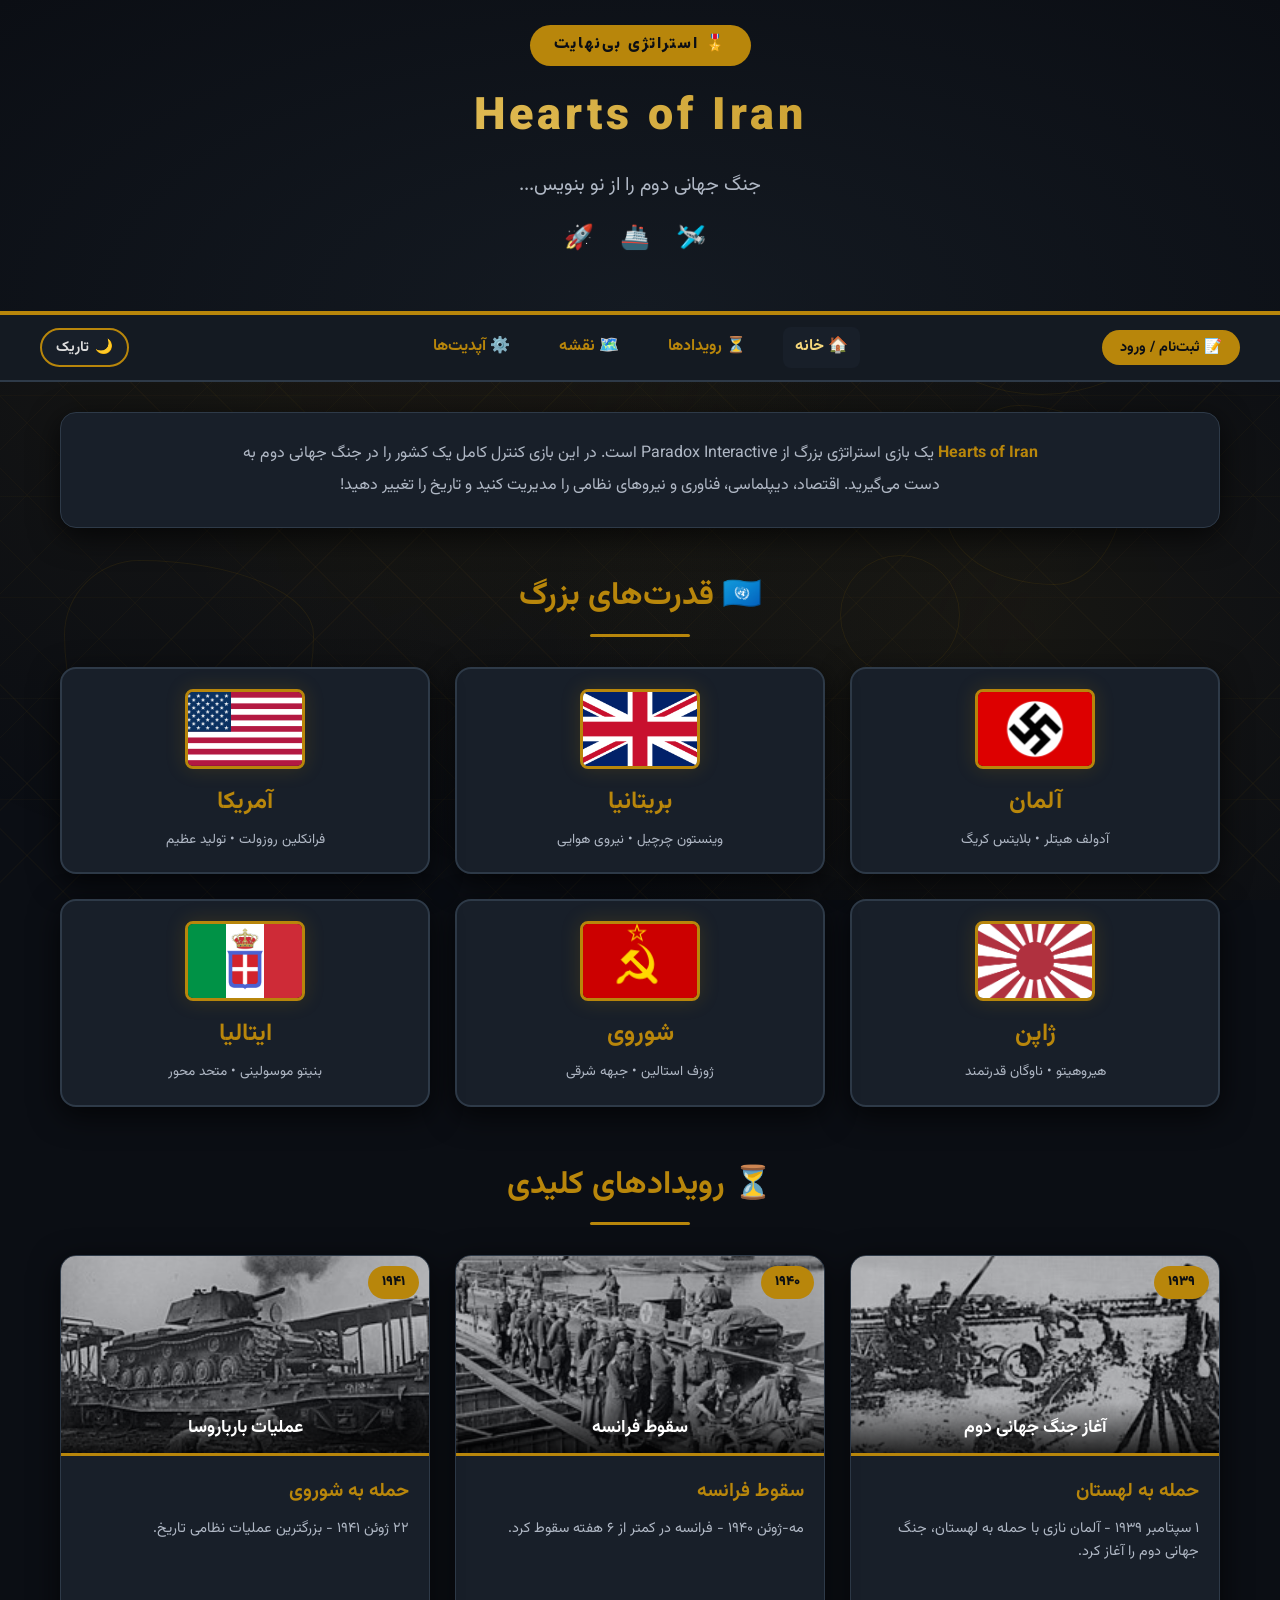
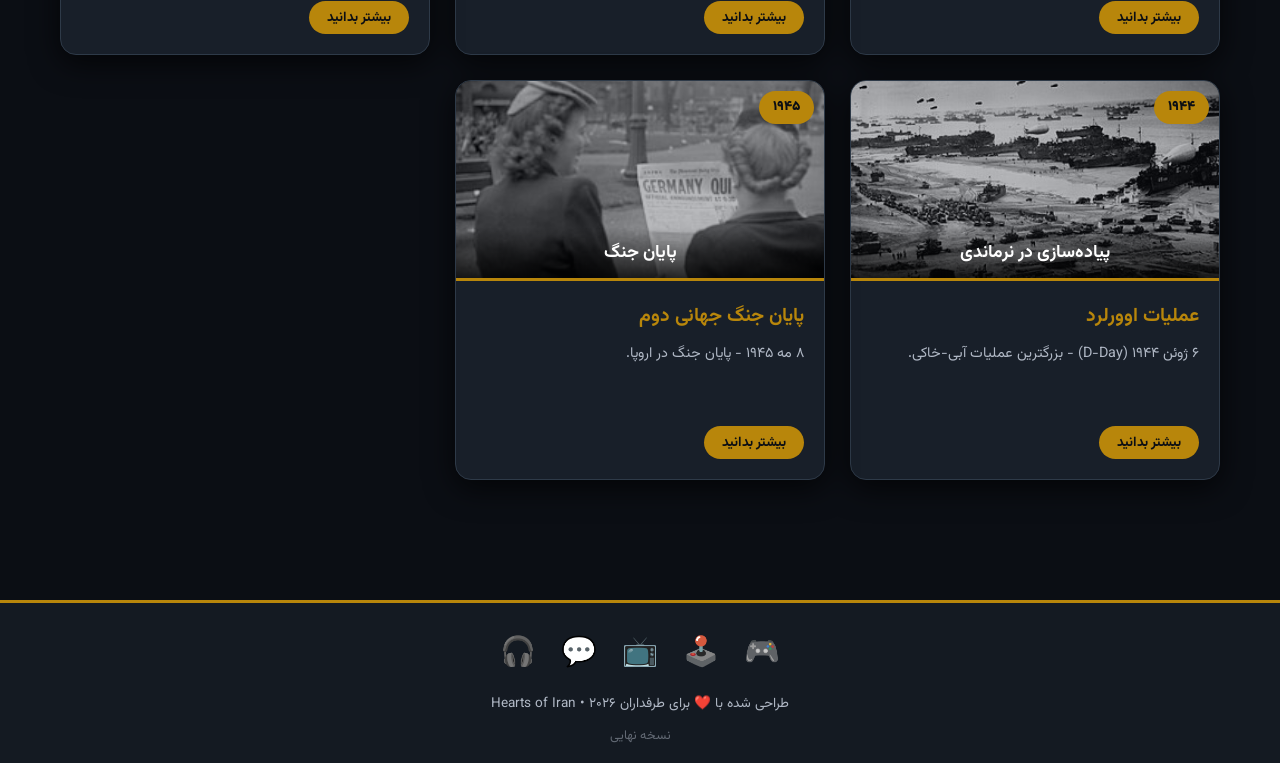
==== chat.html @ eeca59e6 "Create chat.html" ====
<!DOCTYPE html>
<html lang="fa" dir="rtl">
<head>
    <meta charset="UTF-8" />
    <meta name="viewport" content="width=device-width, initial-scale=1.0" />
    <title>Hearts of Iran | چت روم</title>
    <link href="https://fonts.googleapis.com/css2?family=Orbitron:wght@400;700;900&family=Vazirmatn:wght@400;700;900&display=swap" rel="stylesheet" />
    <link rel="stylesheet" href="css/style.css" />
    <link rel="stylesheet" href="css/chat.css" />
</head>
<body>

    <!-- ============================================================
    HEADER
    ============================================================ -->
    <header class="hero" style="padding:15px 20px 25px;">
        <h1 style="font-size:1.8rem;">Hearts of Iran</h1>
        <div class="subtitle" style="font-size:1rem;">چت روم و پنل کاربری</div>
    </header>

    <!-- ============================================================
    NAVBAR
    ============================================================ -->
    <nav>
        <div class="nav-container">
            <div class="nav-left">
                <button class="user-btn-nav show" id="userBtnNav">👤</button>
                <button class="user-btn-nav show" id="chatBtnNav" style="border:2px solid var(--gold); background:var(--bg-card); color:var(--text-primary);">💬 چت روم</button>
            </div>
            <div class="nav-center">
                <a href="#" data-target="home">🏠 خانه</a>
                <a href="#" data-target="events">⏳ رویدادها</a>
                <a href="#">🗺️ نقشه</a>
                <a href="#">⚙️ آپدیت‌ها</a>
            </div>
            <div class="nav-right">
                <button class="theme-toggle-nav" id="themeToggleNav">
                    <span id="themeIconNav">🌙</span>
                    <span id="themeLabelNav">تاریک</span>
                </button>
            </div>
        </div>
    </nav>

    <!-- ============================================================
    MAIN
    ============================================================ -->
    <main class="container">

        <!-- ===== DASHBOARD SECTION ===== -->
        <div id="dashboardSection" class="dashboard active">
            <div class="dashboard-bg" id="dashboardBg"></div>

            <div class="welcome-banner">
                <img src="" alt="پرچم کشور" class="country-flag" id="countryFlag" />
                <h2>👋 خوش آمدید، <span id="dashboardUsername">کاربر</span>!</h2>
                <p>به پنل کاربری خود خوش آمدید.</p>
                <div class="country-badge" id="countryBadge">🎖️ کشور مورد علاقه: آلمان</div>
            </div>

            <div class="dashboard-grid">
                <div class="dashboard-card" onclick="openSettings()">
                    <span class="icon">⚙️</span>
                    <h4>تنظیمات</h4>
                    <p>تغییر نام کاربری، رمز عبور و کشور</p>
                </div>
                <div class="dashboard-card" onclick="openAdminPanel()" id="adminPanelBtn" style="display:none;">
                    <span class="icon">🛡️</span>
                    <h4>پنل مدیریت</h4>
                    <p>مدیریت کاربران و تنظیمات</p>
                </div>
                <div class="dashboard-card" onclick="openLogout()">
                    <span class="icon">🚪</span>
                    <h4>خروج از حساب کاربری</h4>
                    <p>از حساب کاربری خود خارج شوید</p>
                </div>
            </div>
        </div>

        <!-- ===== CHAT ROOM SECTION ===== -->
        <div id="chatSection" class="chat-room">
            <div class="chat-container">
                <div class="chat-users" id="chatUsersList">
                    <div class="users-title">👥 کاربران آنلاین</div>
                    <div id="usersListContainer">
                        <div style="text-align:center; color:var(--text-secondary); padding:20px; opacity:0.5;">
                            در حال بارگذاری...
                        </div>
                    </div>
                </div>

                <div class="chat-main">
                    <div class="chat-header">
                        <span class="chat-title">💬 چت روم</span>
                        <button class="chat-close" onclick="closeChat()">✕</button>
                    </div>
                    <div class="chat-messages" id="chatMessages">
                        <div style="text-align:center; color:var(--text-secondary); padding:40px 0;">
                            در حال بارگذاری...
                        </div>
                    </div>
                    <div class="chat-input-area">
                        <input type="text" id="chatInput" placeholder="پیام خود را بنویسید..." />
                        <button class="send-btn" id="sendChatBtn">📤</button>
                    </div>
                </div>
            </div>
        </div>

        <!-- ===== ADMIN PANEL ===== -->
        <div id="adminPanel" class="admin-panel">
            <div class="admin-header">
                <h2>🛡️ پنل مدیریت</h2>
                <p>مدیریت کاربران سایت</p>
                <button class="close-admin" onclick="closeAdminPanel()">❌ بستن پنل</button>
            </div>

            <div class="admin-content">
                <h3>👥 لیست کاربران</h3>
                <div id="adminUsersList">
                    <!-- توسط جاوااسکریپت پر میشه -->
                </div>
            </div>
        </div>

    </main>

    <!-- ============================================================
    LOGOUT OVERLAY
    ============================================================ -->
    <div class="logout-overlay" id="logoutOverlay">
        <div class="logout-box">
            <span class="logout-icon">😞</span>
            <h3>آیا مطمئن هستید؟</h3>
            <p>آیا واقعاً می‌خواهید از حساب کاربری خود خارج شوید؟</p>
            <div class="logout-buttons">
                <button class="btn-yes" id="logoutConfirmBtn">بله، مطمئنم</button>
                <button class="btn-no" id="logoutCancelBtn">نه، در این حساب می‌مانم</button>
            </div>
        </div>
    </div>

    <!-- ============================================================
    SETTINGS OVERLAY
    ============================================================ -->
    <div class="settings-overlay" id="settingsOverlay" onclick="closeSettings()"></div>
    <div class="settings-panel" id="settingsPanel">
        <div class="form-box">
            <button class="close-settings" onclick="closeSettings()">✕</button>
            <h3>⚙️ تنظیمات حساب کاربری</h3>

            <form id="settingsForm">
                <label>👤 نام کاربری جدید</label>
                <input type="text" id="settingsUsername" placeholder="نام کاربری جدید" />
                <div class="error-msg" id="settingsUsernameError">این نام قبلاً ثبت شده یا نامعتبر است.</div>

                <hr class="divider" />

                <label>🔒 رمز عبور جدید (اختیاری)</label>
                <input type="password" id="settingsPassword" placeholder="رمز عبور جدید (حداقل ۶ کاراکتر)" />
                <div class="error-msg" id="settingsPasswordError">رمز عبور باید حداقل ۶ کاراکتر باشد.</div>

                <hr class="divider" />

                <label>🎖️ تغییر کشور مورد علاقه</label>
                <select id="settingsCountry">
                    <option value="آلمان">آلمان</option>
                    <option value="بریتانیا">بریتانیا</option>
                    <option value="آمریکا">آمریکا</option>
                    <option value="شوروی">شوروی</option>
                    <option value="ژاپن">ژاپن</option>
                    <option value="ایتالیا">ایتالیا</option>
                    <option value="فرانسه">فرانسه</option>
                </select>

                <button type="submit" class="btn" style="margin-top:15px;">💾 ذخیره تغییرات</button>
                <div class="settings-success" id="settingsSuccess">✅ تغییرات با موفقیت ذخیره شد!</div>
            </form>
        </div>
    </div>

    <!-- ============================================================
    FOOTER
    ============================================================ -->
    <footer>
        <div class="socials">
            <span>🎮</span>
            <span>🕹️</span>
            <span>📺</span>
            <span>💬</span>
            <span>🎧</span>
        </div>
        <p>طراحی شده با ❤️ برای طرفداران Hearts of Iran • ۲۰۲۶</p>
        <p style="margin-top:8px; font-size:0.8rem; color:var(--text-secondary); opacity:0.5;">نسخه نهایی</p>
    </footer>

    <!-- ============================================================
    SCRIPTS
    ============================================================ -->
    <script src="js/config.js"></script>
    <script src="js/api.js"></script>
    <script src="js/auth.js"></script>
    <script src="js/chat.js"></script>
    <script src="js/admin.js"></script>

</body>
</html>
---- css/style.css ----
/* ============================================================
   RESET & BASE (مشترک بین همه صفحات)
   ============================================================ */
* {
    margin: 0;
    padding: 0;
    box-sizing: border-box;
}

:root {
    --bg-primary: #0b0e14;
    --bg-secondary: #141a22;
    --bg-card: #181f29;
    --bg-input: #0b0e14;
    --text-primary: #ddd;
    --text-secondary: #b0b8c5;
    --gold: #b8860b;
    --gold-light: #f5d77b;
    --border-color: #2e3a48;
    --shadow: 0 8px 30px rgba(0, 0, 0, 0.7);
    --transition: 0.3s ease;
    --online-green: #44ff88;
    --offline-gray: #666;
    --admin-color: #ff6b35;
    --owner-color: #ffd700;
}

[data-theme="light"] {
    --bg-primary: #f0ede8;
    --bg-secondary: #e8e3da;
    --bg-card: #dcd5ca;
    --bg-input: #fff8f0;
    --text-primary: #1a1a1a;
    --text-secondary: #3a3a3a;
    --border-color: #b8a99a;
    --shadow: 0 8px 30px rgba(0, 0, 0, 0.15);
}

body {
    font-family: 'Vazirmatn', 'Tahoma', sans-serif;
    background: var(--bg-primary);
    color: var(--text-primary);
    line-height: 1.8;
    transition: background var(--transition), color var(--transition);
    min-height: 100vh;
    overflow-x: hidden;
}

::-webkit-scrollbar { width: 8px; }
::-webkit-scrollbar-track { background: var(--bg-secondary); }
::-webkit-scrollbar-thumb { background: var(--gold); border-radius: 10px; }

/* ============================================================
   NAVBAR (مشترک)
   ============================================================ */
nav {
    background: var(--bg-secondary);
    padding: 12px 25px;
    border-bottom: 2px solid var(--border-color);
    position: sticky;
    top: 0;
    z-index: 999;
    backdrop-filter: blur(6px);
}

.nav-container {
    display: flex;
    justify-content: center;
    align-items: center;
    max-width: 1200px;
    margin: 0 auto;
    position: relative;
}

.nav-left {
    position: absolute;
    right: 0;
    display: flex;
    align-items: center;
    gap: 8px;
}

.nav-center {
    display: flex;
    align-items: center;
    gap: 25px;
    flex-wrap: wrap;
}

.nav-right {
    position: absolute;
    left: 0;
    display: flex;
    align-items: center;
    gap: 10px;
}

nav a {
    color: var(--gold);
    text-decoration: none;
    font-weight: 700;
    font-size: 1rem;
    transition: all var(--transition);
    padding: 6px 12px;
    border-radius: 6px;
    cursor: pointer;
}

nav a:hover { color: var(--gold-light); transform: scale(1.05); }
nav a.active { color: var(--gold-light); background: var(--bg-card); border-radius: 8px; }

.theme-toggle-nav {
    background: var(--bg-card);
    color: var(--text-primary);
    border: 2px solid var(--gold);
    border-radius: 50px;
    padding: 6px 14px;
    font-size: 0.9rem;
    cursor: pointer;
    font-weight: 700;
    display: flex;
    align-items: center;
    gap: 6px;
    font-family: inherit;
}

.theme-toggle-nav:hover { transform: scale(1.05); border-color: var(--gold-light); box-shadow: 0 0 20px var(--gold); }

.user-btn-nav {
    background: var(--gold);
    color: #0b0e14;
    border: none;
    border-radius: 50px;
    padding: 6px 18px;
    font-size: 0.9rem;
    cursor: pointer;
    font-weight: 700;
    font-family: inherit;
    display: none;
    align-items: center;
    gap: 6px;
}

.user-btn-nav:hover { transform: scale(1.05); box-shadow: 0 0 20px var(--gold); }
.user-btn-nav.show { display: flex; }

/* ============================================================
   BUTTONS & FORMS (مشترک)
   ============================================================ */
.btn {
    background: var(--gold);
    color: #0b0e14;
    font-weight: 900;
    padding: 14px 28px;
    border: none;
    border-radius: 40px;
    font-size: 1.1rem;
    cursor: pointer;
    transition: all var(--transition);
    width: 100%;
    font-family: inherit;
}

.btn:hover {
    background: var(--gold-light);
    transform: scale(1.03);
    box-shadow: 0 0 40px rgba(245, 215, 123, 0.4);
}

input, select {
    width: 100%;
    padding: 12px 16px;
    margin: 6px 0 14px;
    background: var(--bg-input);
    border: 2px solid var(--border-color);
    border-radius: 12px;
    color: var(--text-primary);
    font-size: 0.95rem;
    font-family: inherit;
    transition: all var(--transition);
}

input:focus, select:focus {
    border-color: var(--gold);
    outline: none;
    box-shadow: 0 0 20px rgba(184, 134, 11, 0.2);
}

input.error { border-color: #ff4444; }
input.success { border-color: #44ff88; }

label { font-weight: 700; color: var(--gold); font-size: 0.95rem; display: block; margin-top: 10px; }

.error-msg {
    color: #ff4444;
    font-size: 0.8rem;
    margin-top: -8px;
    margin-bottom: 10px;
    display: none;
    font-weight: 700;
}

.error-msg.show { display: block; }

.success-msg {
    background: rgba(68, 255, 136, 0.3);
    color: #44ff88;
    padding: 12px;
    border-radius: 14px;
    margin-top: 15px;
    display: none;
    font-weight: 700;
    text-align: center;
    border: 2px solid #44ff88;
}

.success-msg.show { display: block; }

/* ============================================================
   HEADER (مشترک)
   ============================================================ */
.hero {
    background: radial-gradient(ellipse at bottom, var(--bg-secondary) 0%, var(--bg-primary) 100%);
    padding: 25px 20px 50px;
    text-align: center;
    border-bottom: 4px solid var(--gold);
    position: relative;
    overflow: hidden;
}

.hero h1 {
    font-size: 2.8rem;
    font-weight: 900;
    background: linear-gradient(45deg, var(--gold-light), var(--gold));
    -webkit-background-clip: text;
    -webkit-text-fill-color: transparent;
    letter-spacing: 4px;
}

.hero .subtitle {
    font-size: 1.2rem;
    color: var(--text-secondary);
    margin-top: 10px;
}

.hero .badge {
    display: inline-block;
    background: var(--gold);
    color: #0b0e14;
    padding: 6px 24px;
    border-radius: 40px;
    font-weight: 900;
    font-size: 1rem;
    letter-spacing: 2px;
    margin-bottom: 12px;
}

/* ============================================================
   RESPONSIVE (مشترک)
   ============================================================ */
@media (max-width: 768px) {
    .nav-container { flex-direction: column; gap: 10px; padding: 5px 0; }
    .nav-left { position: relative; right: auto; }
    .nav-right { position: relative; left: auto; }
    .nav-center { gap: 8px; justify-content: center; }
    .theme-toggle-nav, .user-btn-nav { font-size: 0.75rem; padding: 4px 12px; }
}

@media (max-width: 480px) {
    .hero h1 { font-size: 1.6rem; }
    nav a { font-size: 0.7rem; padding: 3px 6px; }
}
---- css/chat.css ----
/* ============================================================
   CHAT PAGE & DASHBOARD STYLES
   ============================================================ */

/* ============================================================
   DASHBOARD SECTION
   ============================================================ */
.dashboard {
    display: none;
    animation: slideDown 0.4s ease;
    margin: 20px 0 40px;
    position: relative;
    min-height: 400px;
}

.dashboard.active { display: block; }

.dashboard .dashboard-bg {
    position: fixed;
    top: 0; left: 0;
    width: 100%; height: 100%;
    z-index: -1;
    opacity: 0.15;
    background-size: cover;
    background-position: center;
    filter: blur(3px);
    pointer-events: none;
}

.dashboard .dashboard-bg::after {
    content: '';
    position: absolute;
    top: 0; left: 0; right: 0; bottom: 0;
    background: radial-gradient(ellipse at center, transparent 40%, var(--bg-primary) 100%);
}

.dashboard .welcome-banner {
    background: linear-gradient(135deg, var(--bg-card), var(--bg-secondary));
    padding: 25px 30px;
    border-radius: 16px;
    border: 2px solid var(--gold);
    margin-bottom: 30px;
    text-align: center;
    box-shadow: var(--shadow);
    position: relative;
    overflow: hidden;
}

.dashboard .welcome-banner .country-flag {
    width: 60px;
    height: 40px;
    border-radius: 8px;
    border: 2px solid var(--gold);
    margin: 0 auto 10px;
    object-fit: cover;
    display: block;
}

.dashboard .welcome-banner h2 {
    color: var(--gold);
    font-size: 1.8rem;
}

.dashboard .welcome-banner p { color: var(--text-secondary); font-size: 1rem; margin-top: 5px; }

.dashboard .welcome-banner .country-badge {
    display: inline-block;
    background: var(--gold);
    color: #0b0e14;
    padding: 4px 20px;
    border-radius: 30px;
    font-weight: 700;
    font-size: 0.9rem;
    margin-top: 8px;
}

.dashboard-grid {
    display: grid;
    grid-template-columns: repeat(auto-fit, minmax(200px, 1fr));
    gap: 20px;
}

.dashboard-card {
    background: var(--bg-card);
    padding: 20px 15px;
    border-radius: 16px;
    border: 1px solid var(--border-color);
    transition: all var(--transition);
    box-shadow: var(--shadow);
    cursor: pointer;
    text-align: center;
}

.dashboard-card:hover {
    transform: translateY(-8px);
    border-color: var(--gold);
    box-shadow: 0 12px 40px rgba(184, 134, 11, 0.2);
}

.dashboard-card .icon { font-size: 2.5rem; display: block; margin-bottom: 8px; }
.dashboard-card h4 { color: var(--gold); font-size: 1.1rem; margin-bottom: 4px; }
.dashboard-card p { color: var(--text-secondary); font-size: 0.8rem; }

/* ============================================================
   CHAT ROOM SECTION
   ============================================================ */
.chat-room {
    display: none;
    animation: slideDown 0.4s ease;
    margin: 20px 0 40px;
    min-height: 500px;
}

.chat-room.active { display: block; }

.chat-container {
    display: flex;
    gap: 25px;
    background: var(--bg-secondary);
    border-radius: 16px;
    border: 1px solid var(--border-color);
    overflow: hidden;
    box-shadow: var(--shadow);
    min-height: 500px;
    max-height: 600px;
}

/* لیست کاربران */
.chat-users {
    width: 280px;
    background: var(--bg-card);
    border-left: 1px solid var(--border-color);
    padding: 15px 10px;
    overflow-y: auto;
    flex-shrink: 0;
}

.chat-users .users-title {
    color: var(--gold);
    font-size: 0.9rem;
    text-align: center;
    padding-bottom: 12px;
    border-bottom: 2px solid var(--border-color);
    margin-bottom: 12px;
}

.chat-users .user-item {
    display: flex;
    align-items: center;
    gap: 10px;
    padding: 8px 12px;
    border-radius: 8px;
    margin-bottom: 2px;
}

.chat-users .user-item:hover { background: var(--bg-primary); }

.chat-users .user-item .status-dot {
    width: 10px;
    height: 10px;
    border-radius: 50%;
    flex-shrink: 0;
}

.chat-users .user-item .status-dot.online {
    background: var(--online-green);
    box-shadow: 0 0 10px rgba(68, 255, 136, 0.3);
}

.chat-users .user-item .status-dot.offline { background: var(--offline-gray); }

.chat-users .user-item .username { font-size: 0.9rem; color: var(--text-primary); font-weight: 500; }

.chat-users .user-item .user-role {
    font-size: 0.65rem;
    padding: 1px 8px;
    border-radius: 12px;
    margin-right: auto;
    font-weight: 700;
}

.chat-users .user-item .user-role.owner { background: var(--owner-color); color: #0b0e14; }
.chat-users .user-item .user-role.admin { background: var(--admin-color); color: #fff; }

.chat-users .divider {
    border: none;
    border-top: 1px solid var(--border-color);
    margin: 10px 0;
    opacity: 0.5;
}

/* بخش پیام‌ها */
.chat-main {
    flex: 1;
    display: flex;
    flex-direction: column;
    padding: 15px 20px;
    background: var(--bg-primary);
    min-width: 0;
}

.chat-main .chat-header {
    display: flex;
    justify-content: space-between;
    align-items: center;
    padding-bottom: 12px;
    border-bottom: 2px solid var(--border-color);
}

.chat-main .chat-header .chat-title {
    color: var(--gold);
    font-size: 1.1rem;
}

.chat-main .chat-header .chat-close {
    background: var(--bg-card);
    color: var(--text-secondary);
    border: 1px solid var(--border-color);
    border-radius: 50%;
    width: 35px;
    height: 35px;
    font-size: 1.2rem;
    cursor: pointer;
    display: flex;
    align-items: center;
    justify-content: center;
    font-family: inherit;
}

.chat-main .chat-header .chat-close:hover {
    transform: rotate(90deg);
    border-color: var(--gold);
    color: var(--gold);
}

.chat-messages {
    flex: 1;
    overflow-y: auto;
    padding: 15px 5px;
    display: flex;
    flex-direction: column;
    gap: 10px;
}

.chat-messages .message {
    max-width: 75%;
    padding: 10px 14px;
    border-radius: 14px;
    background: var(--bg-card);
    border: 1px solid var(--border-color);
    word-wrap: break-word;
    animation: fadeInUp 0.3s ease;
}

.chat-messages .message.own {
    align-self: flex-end;
    background: var(--gold);
    color: #0b0e14;
    border-color: var(--gold-light);
}

.chat-messages .message .msg-user {
    font-weight: 700;
    font-size: 0.85rem;
    color: var(--gold-light);
    margin-bottom: 3px;
}

.chat-messages .message.own .msg-user { color: #0b0e14; }

.chat-messages .message .msg-text { font-size: 0.95rem; line-height: 1.5; }

.chat-messages .message .msg-time {
    font-size: 0.7rem;
    color: var(--text-secondary);
    opacity: 0.6;
    margin-top: 4px;
    text-align: left;
}

.chat-messages .message.own .msg-time { color: #0b0e14; opacity: 0.7; }

.chat-input-area {
    display: flex;
    gap: 10px;
    padding-top: 12px;
    border-top: 2px solid var(--border-color);
}

.chat-input-area input {
    flex: 1;
    padding: 10px 16px;
    background: var(--bg-input);
    border: 2px solid var(--border-color);
    border-radius: 30px;
    color: var(--text-primary);
    font-size: 0.95rem;
    font-family: inherit;
    outline: none;
    margin: 0;
}

.chat-input-area input:focus { border-color: var(--gold); }

.chat-input-area .send-btn {
    background: var(--gold);
    color: #0b0e14;
    border: none;
    border-radius: 50%;
    width: 45px;
    height: 45px;
    font-size: 1.3rem;
    cursor: pointer;
    display: flex;
    align-items: center;
    justify-content: center;
    flex-shrink: 0;
    font-family: inherit;
}

.chat-input-area .send-btn:hover { transform: scale(1.05); }

/* ============================================================
   ADMIN PANEL
   ============================================================ */
.admin-panel {
    display: none;
    animation: slideDown 0.4s ease;
    margin: 20px 0 40px;
}

.admin-panel.active { display: block; }

.admin-panel .admin-header {
    background: linear-gradient(135deg, var(--bg-card), var(--bg-secondary));
    padding: 25px 30px;
    border-radius: 16px;
    border: 2px solid var(--gold);
    margin-bottom: 30px;
    text-align: center;
    box-shadow: var(--shadow);
}

.admin-panel .admin-header h2 { color: var(--gold); font-size: 1.8rem; }
.admin-panel .admin-header p { color: var(--text-secondary); font-size: 1rem; margin-top: 5px; }

.admin-panel .admin-header .close-admin {
    margin-top: 12px;
    background: var(--bg-card);
    color: var(--text-secondary);
    border: 1px solid var(--border-color);
    padding: 8px 24px;
    border-radius: 30px;
    cursor: pointer;
    font-weight: 700;
    font-size: 0.9rem;
    font-family: inherit;
}

.admin-panel .admin-header .close-admin:hover { border-color: var(--gold); color: var(--gold); }

.admin-panel .admin-content {
    background: var(--bg-card);
    border-radius: 16px;
    border: 1px solid var(--border-color);
    padding: 20px;
    overflow-x: auto;
}

.admin-panel .admin-content h3 { color: var(--gold); margin-bottom: 15px; font-size: 1.2rem; }

.admin-panel .admin-content table {
    width: 100%;
    border-collapse: collapse;
    text-align: right;
    font-size: 0.9rem;
}

.admin-panel .admin-content table th {
    padding: 10px;
    border-bottom: 2px solid var(--border-color);
    color: var(--gold);
    font-weight: 700;
}

.admin-panel .admin-content table td {
    padding: 10px;
    border-bottom: 1px solid var(--border-color);
    color: var(--text-secondary);
}

.admin-panel .admin-content table .role-badge {
    padding: 2px 12px;
    border-radius: 20px;
    font-size: 0.75rem;
    font-weight: 700;
    display: inline-block;
}

.admin-panel .admin-content table .role-badge.owner { background: var(--owner-color); color: #0b0e14; }
.admin-panel .admin-content table .role-badge.admin { background: var(--admin-color); color: #fff; }
.admin-panel .admin-content table .role-badge.user { background: var(--bg-primary); color: var(--text-secondary); }

.admin-panel .admin-content table .action-btn {
    padding: 4px 12px;
    border: none;
    border-radius: 20px;
    font-size: 0.75rem;
    font-weight: 700;
    cursor: pointer;
    font-family: inherit;
    margin: 2px;
}

.admin-panel .admin-content table .action-btn.delete { background: #ff4444; color: #fff; }
.admin-panel .admin-content table .action-btn.make-admin { background: var(--admin-color); color: #fff; }
.admin-panel .admin-content table .action-btn.remove-admin { background: var(--bg-card); color: var(--text-secondary); border: 1px solid var(--border-color); }

/* ============================================================
   LOGOUT OVERLAY
   ============================================================ */
.logout-overlay {
    display: none;
    position: fixed;
    top: 0; left: 0; right: 0; bottom: 0;
    background: rgba(0, 0, 0, 0.7);
    z-index: 9997;
    backdrop-filter: blur(8px);
    justify-content: center;
    align-items: center;
}

.logout-overlay.active { display: flex; }

.logout-box {
    background: var(--bg-secondary);
    padding: 40px 35px;
    border-radius: 30px;
    border: 2px solid var(--gold);
    max-width: 450px;
    width: 90%;
    text-align: center;
    box-shadow: 0 20px 60px rgba(0, 0, 0, 0.8);
}

.logout-box .logout-icon { font-size: 4rem; display: block; margin-bottom: 15px; }
.logout-box h3 { color: var(--text-primary); font-size: 1.3rem; margin-bottom: 10px; }
.logout-box p { color: var(--text-secondary); font-size: 1rem; margin-bottom: 25px; }

.logout-box .logout-buttons {
    display: flex;
    gap: 15px;
    justify-content: center;
    flex-wrap: wrap;
}

.logout-box .logout-buttons button {
    padding: 10px 25px;
    border: none;
    border-radius: 30px;
    font-size: 0.95rem;
    font-weight: 700;
    cursor: pointer;
    font-family: inherit;
}

.logout-box .logout-buttons .btn-yes { background: #ff4444; color: #fff; }
.logout-box .logout-buttons .btn-no { background: var(--bg-card); color: var(--text-primary); border: 1px solid var(--border-color); }

/* ============================================================
   SETTINGS OVERLAY
   ============================================================ */
.settings-overlay {
    display: none;
    position: fixed;
    top: 0; left: 0; right: 0; bottom: 0;
    background: rgba(0, 0, 0, 0.7);
    z-index: 9996;
    backdrop-filter: blur(5px);
}

.settings-overlay.active { display: block; }

.settings-panel {
    display: none;
    position: fixed;
    top: 50%; left: 50%;
    transform: translate(-50%, -50%);
    z-index: 9997;
    max-width: 550px;
    width: 90%;
}

.settings-panel.active { display: block; animation: slideDown 0.4s ease; }

.settings-panel .form-box {
    background: var(--bg-secondary);
    padding: 35px 30px;
    border-radius: 30px;
    border: 2px solid var(--gold);
    box-shadow: 0 20px 60px rgba(0, 0, 0, 0.8);
    max-width: 100%;
    position: relative;
}

.settings-panel .form-box .close-settings {
    position: absolute;
    top: 15px; left: 15px;
    background: var(--bg-card);
    color: var(--text-secondary);
    border: 1px solid var(--border-color);
    border-radius: 50%;
    width: 40px;
    height: 40px;
    font-size: 1.2rem;
    cursor: pointer;
    font-family: inherit;
}

.settings-panel .form-box .close-settings:hover {
    transform: rotate(90deg);
    border-color: var(--gold);
    color: var(--gold);
}

.settings-panel .form-box h3 {
    color: var(--gold);
    text-align: center;
    margin-bottom: 20px;
    font-size: 1.4rem;
}

.settings-panel .form-box .divider {
    border: none;
    border-top: 2px solid var(--border-color);
    margin: 20px 0;
}

.settings-panel .form-box .settings-success {
    background: rgba(68, 255, 136, 0.3);
    color: #44ff88;
    padding: 12px;
    border-radius: 14px;
    margin-top: 15px;
    display: none;
    font-weight: 700;
    text-align: center;
    border: 2px solid #44ff88;
}

.settings-panel .form-box .settings-success.show { display: block; }

/* ============================================================
   RESPONSIVE
   ============================================================ */
@media (max-width: 768px) {
    .chat-container { flex-direction: column-reverse; max-height: none; }
    .chat-users { width: 100%; border-left: none; border-top: 1px solid var(--border-color); max-height: 200px; }
    .chat-main { min-height: 400px; }
    .admin-panel .admin-content table { font-size: 0.75rem; min-width: 600px; }
    .logout-box { padding: 30px 20px; }
}

@media (max-width: 650px) {
    .settings-panel { width: 95%; }
    .settings-panel .form-box { padding: 25px 15px; }
    .logout-box .logout-buttons { flex-direction: column; }
    .logout-box .logout-buttons button { width: 100%; }
    .chat-users { max-height: 150px; }
    .chat-main { min-height: 350px; }
    .dashboard .welcome-banner { padding: 18px 15px; }
    .dashboard .welcome-banner h2 { font-size: 1.4rem; }
}

@media (max-width: 480px) {
    .chat-users .user-item { padding: 5px 8px; font-size: 0.8rem; }
}
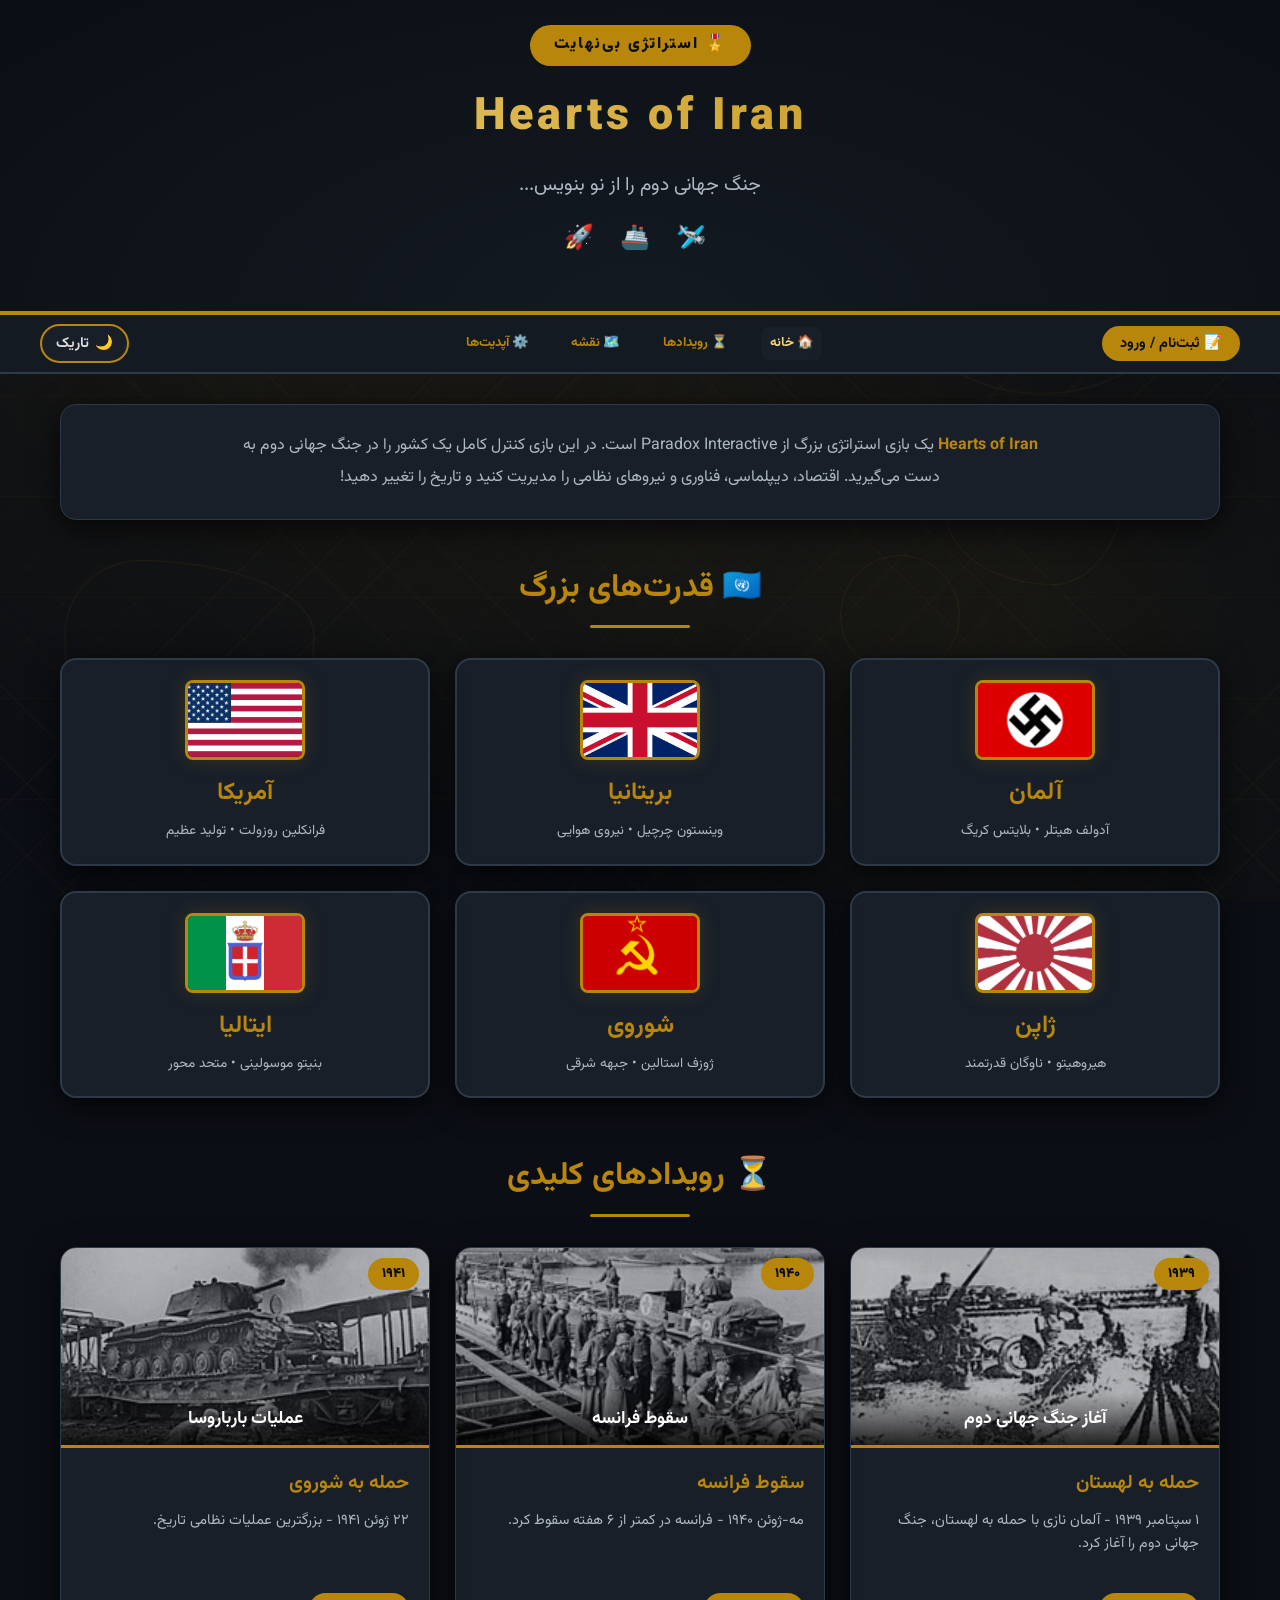
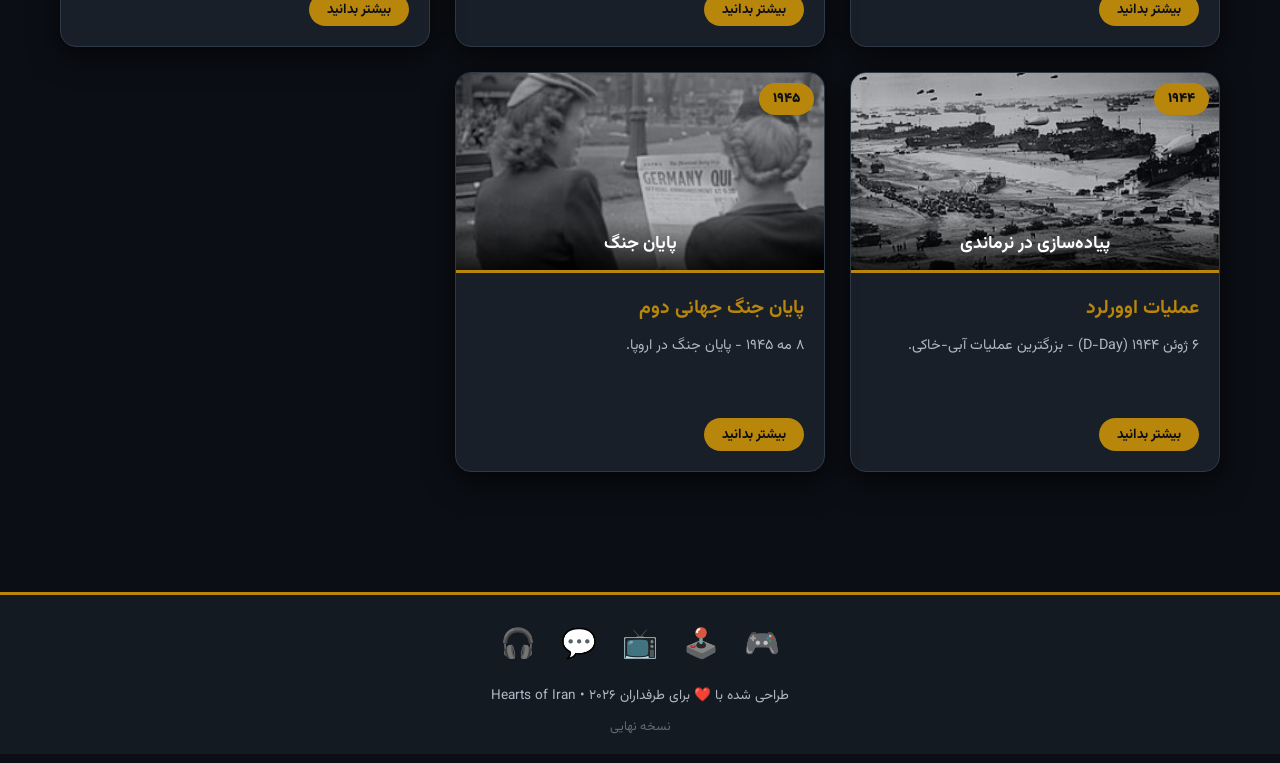
==== commit cab48acd: "Update chat.html" ====
--- a/chat.html
+++ b/chat.html
@@ -183,15 +183,7 @@
     FOOTER
     ============================================================ -->
     <footer>
-        <div class="socials">
-            <span>🎮</span>
-            <span>🕹️</span>
-            <span>📺</span>
-            <span>💬</span>
-            <span>🎧</span>
-        </div>
-        <p>طراحی شده با ❤️ برای طرفداران Hearts of Iran • ۲۰۲۶</p>
-        <p style="margin-top:8px; font-size:0.8rem; color:var(--text-secondary); opacity:0.5;">نسخه نهایی</p>
+        <p style="color:var(--text-secondary); font-size:0.85rem;">Hearts of Iran © ۲۰۲۶</p>
     </footer>
 
     <!-- ============================================================
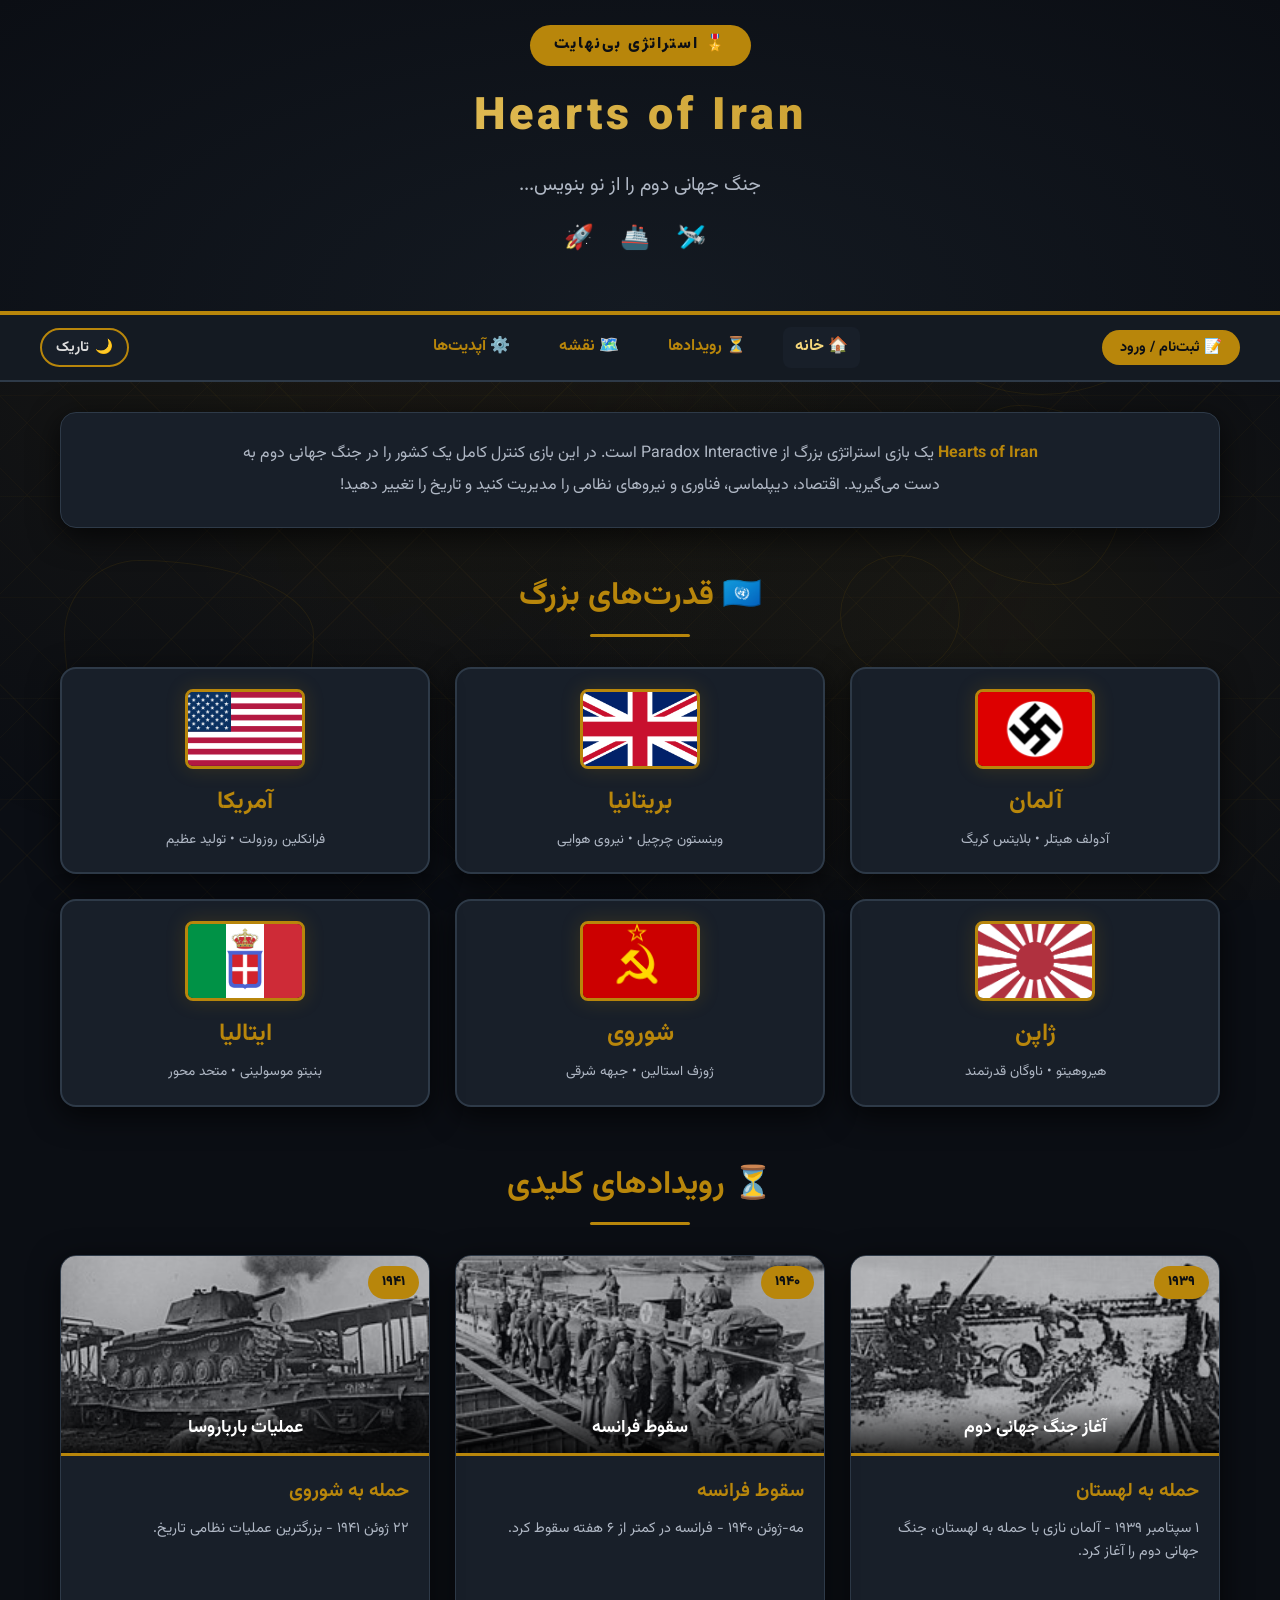
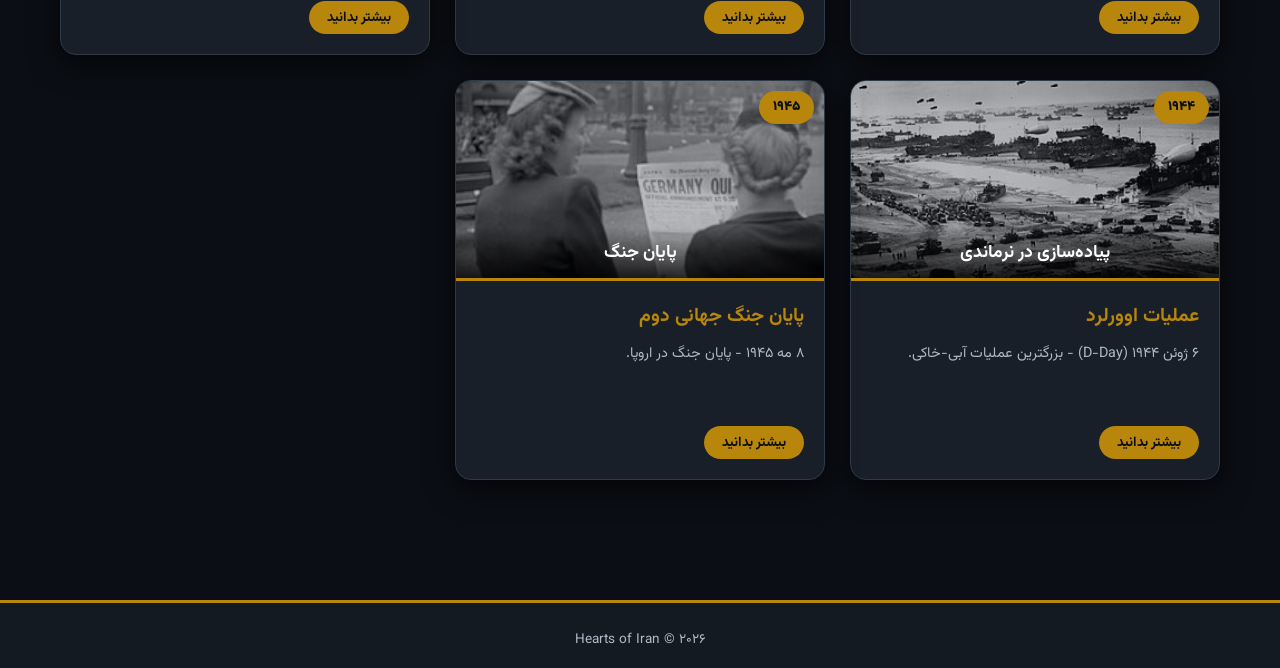
==== commit b893d840: "Update chat.html" ====
--- a/chat.html
+++ b/chat.html
@@ -48,7 +48,7 @@
     <main class="container">
 
         <!-- ===== DASHBOARD SECTION ===== -->
-        <div id="dashboardSection" class="dashboard active">
+        <div id="dashboardSection" class="dashboard">
             <div class="dashboard-bg" id="dashboardBg"></div>
 
             <div class="welcome-banner">
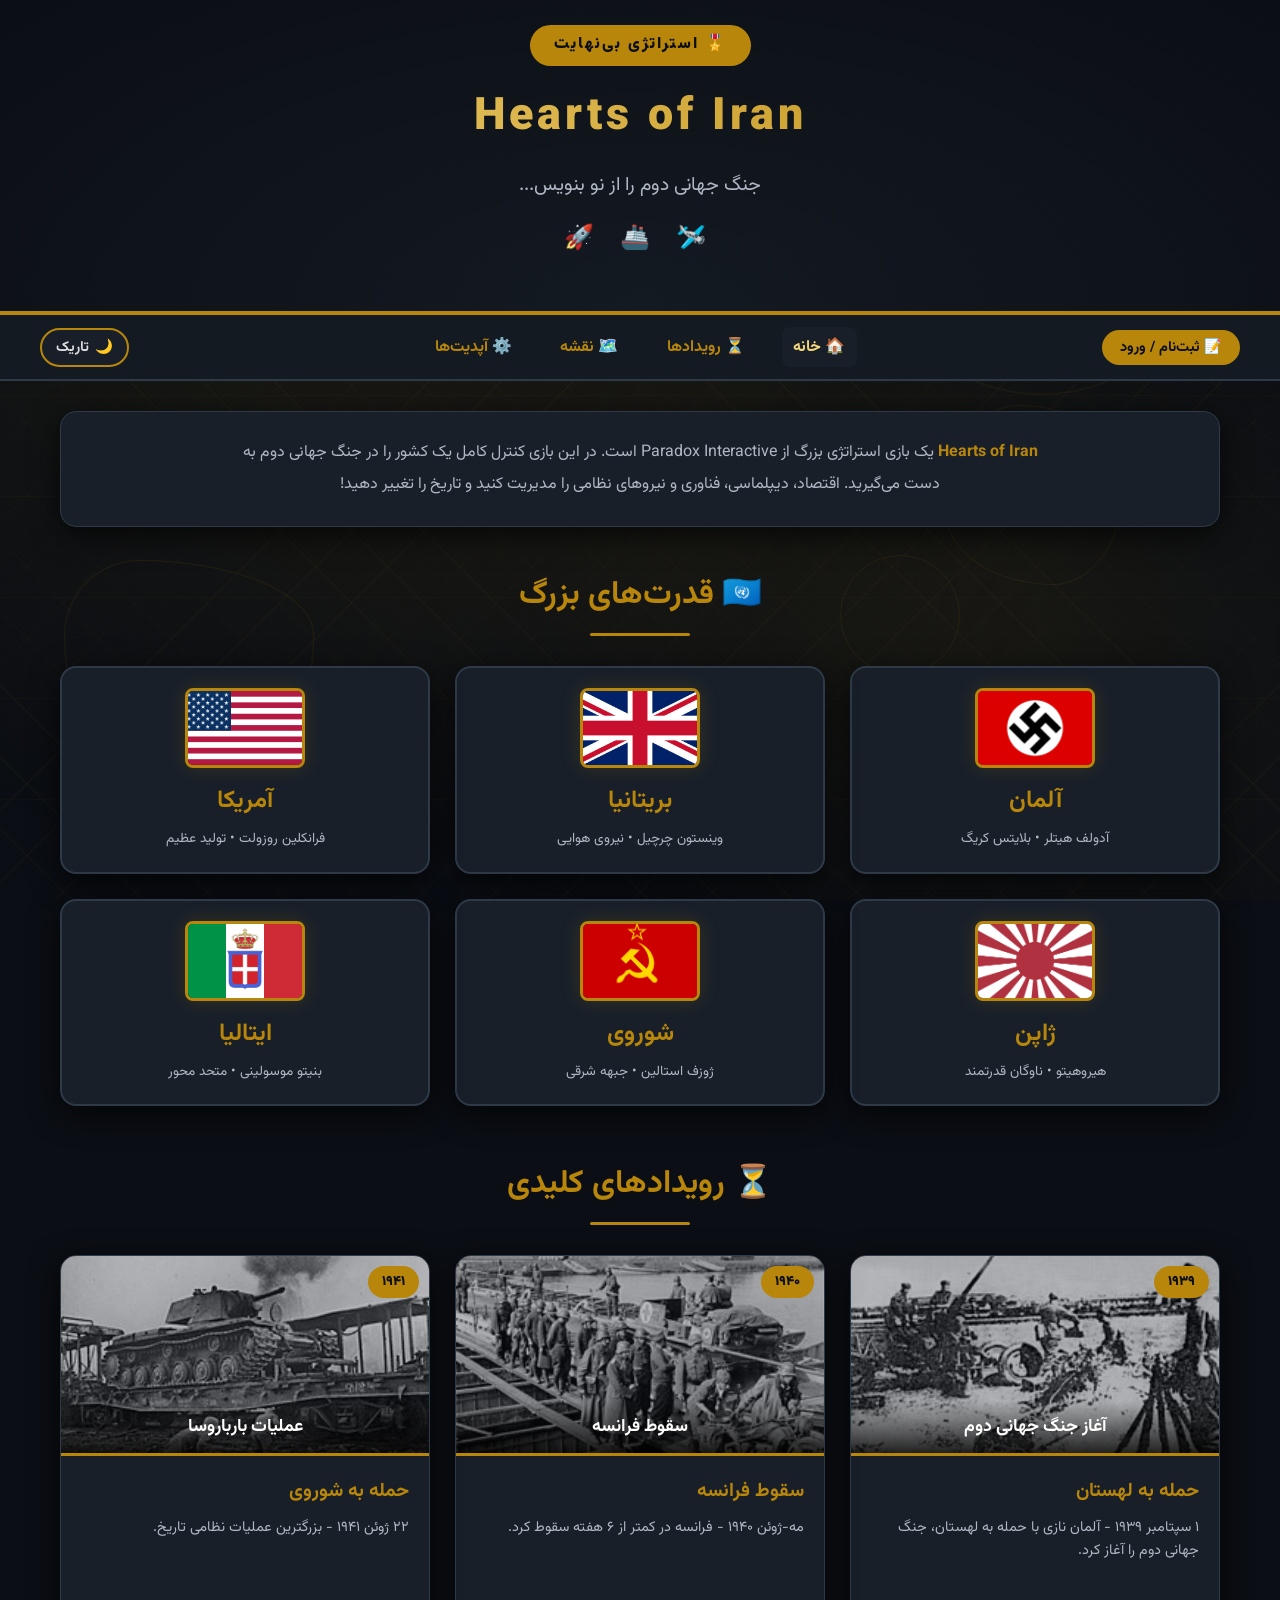
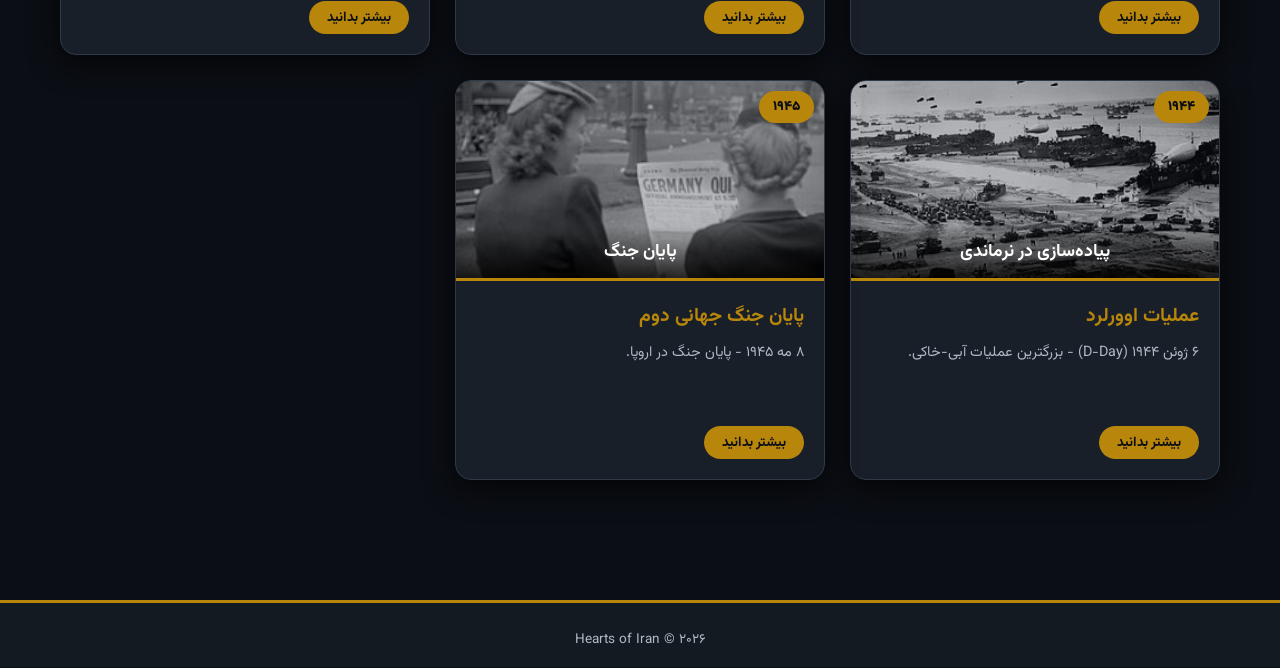
==== commit 28ce1278: "Update chat.html" ====
--- a/chat.html
+++ b/chat.html
@@ -24,7 +24,7 @@
     <nav>
         <div class="nav-container">
             <div class="nav-left">
-                <button class="user-btn-nav show" id="userBtnNav">👤</button>
+                <button class="user-btn-nav show" id="userBtnNav">👤 پنل کاربری</button>
                 <button class="user-btn-nav show" id="chatBtnNav" style="border:2px solid var(--gold); background:var(--bg-card); color:var(--text-primary);">💬 چت روم</button>
             </div>
             <div class="nav-center">
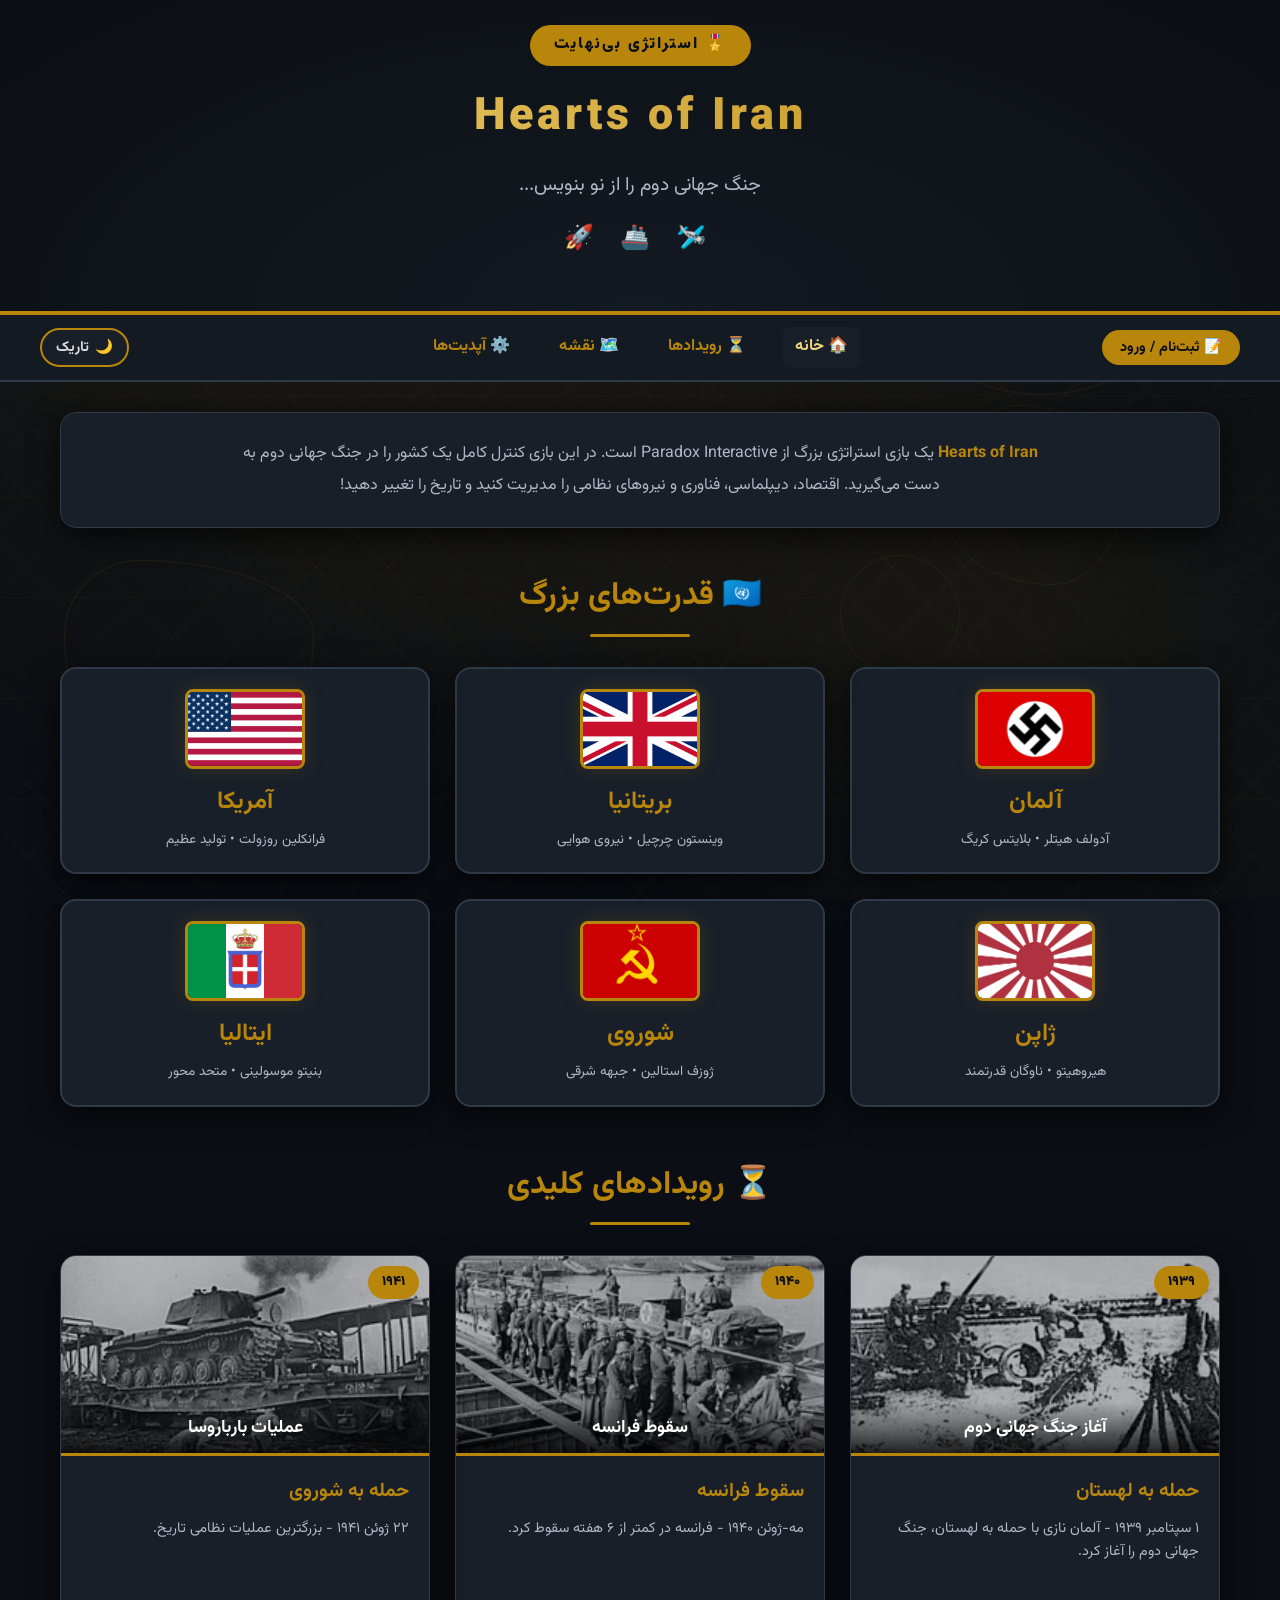
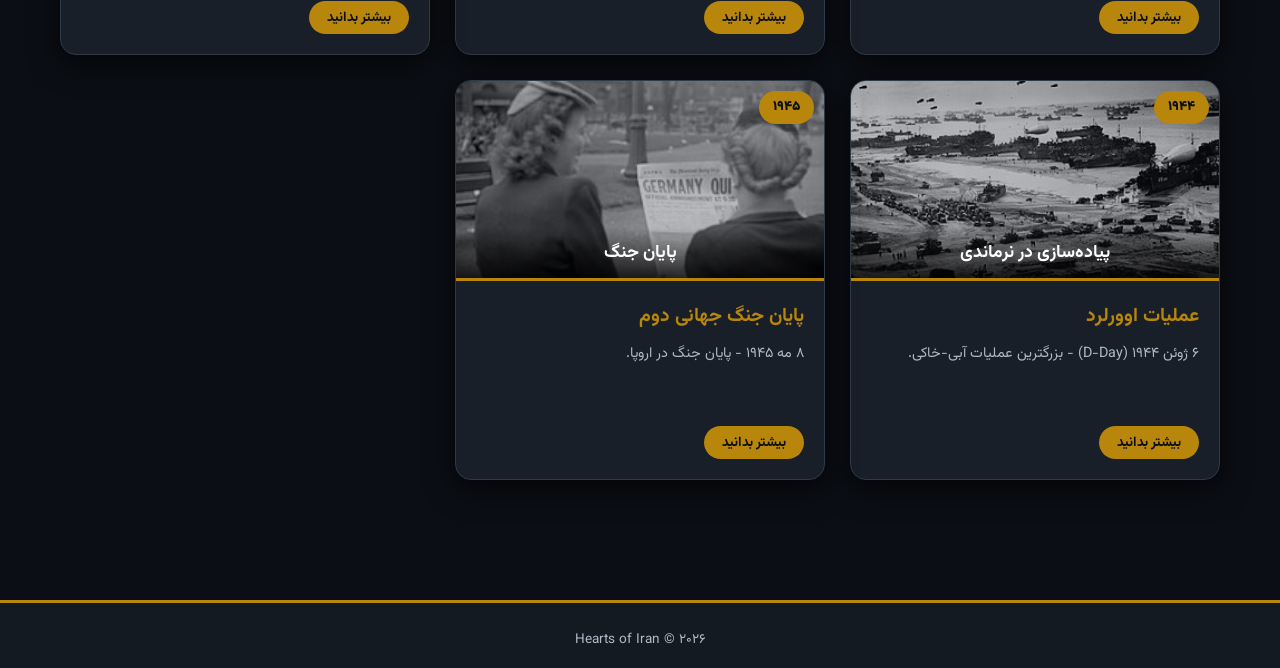
==== commit c13df8a3: "Update chat.html" ====
--- a/chat.html
+++ b/chat.html
@@ -28,8 +28,8 @@
                 <button class="user-btn-nav show" id="chatBtnNav" style="border:2px solid var(--gold); background:var(--bg-card); color:var(--text-primary);">💬 چت روم</button>
             </div>
             <div class="nav-center">
-                <a href="#" data-target="home">🏠 خانه</a>
-                <a href="#" data-target="events">⏳ رویدادها</a>
+                <a href="index.html">🏠 خانه</a>
+                <a href="index.html#eventsSection">⏳ رویدادها</a>
                 <a href="#">🗺️ نقشه</a>
                 <a href="#">⚙️ آپدیت‌ها</a>
             </div>
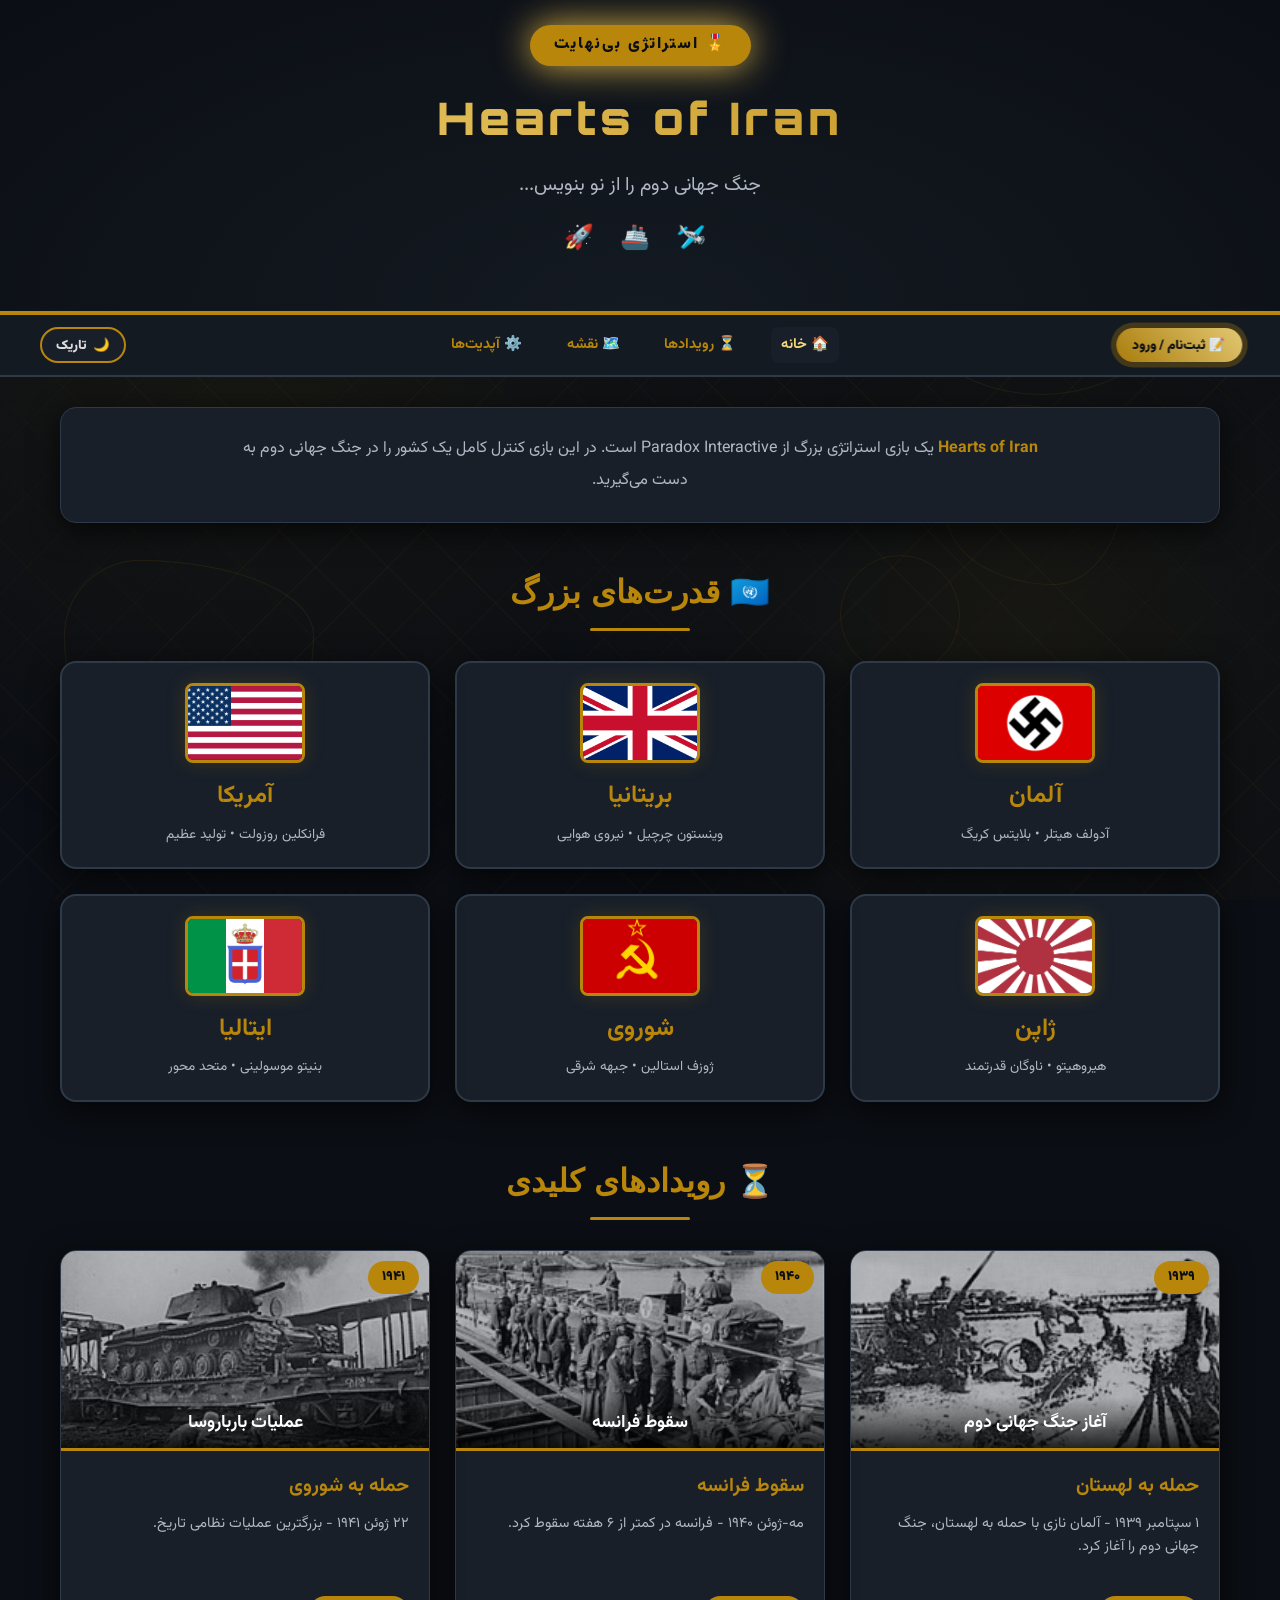
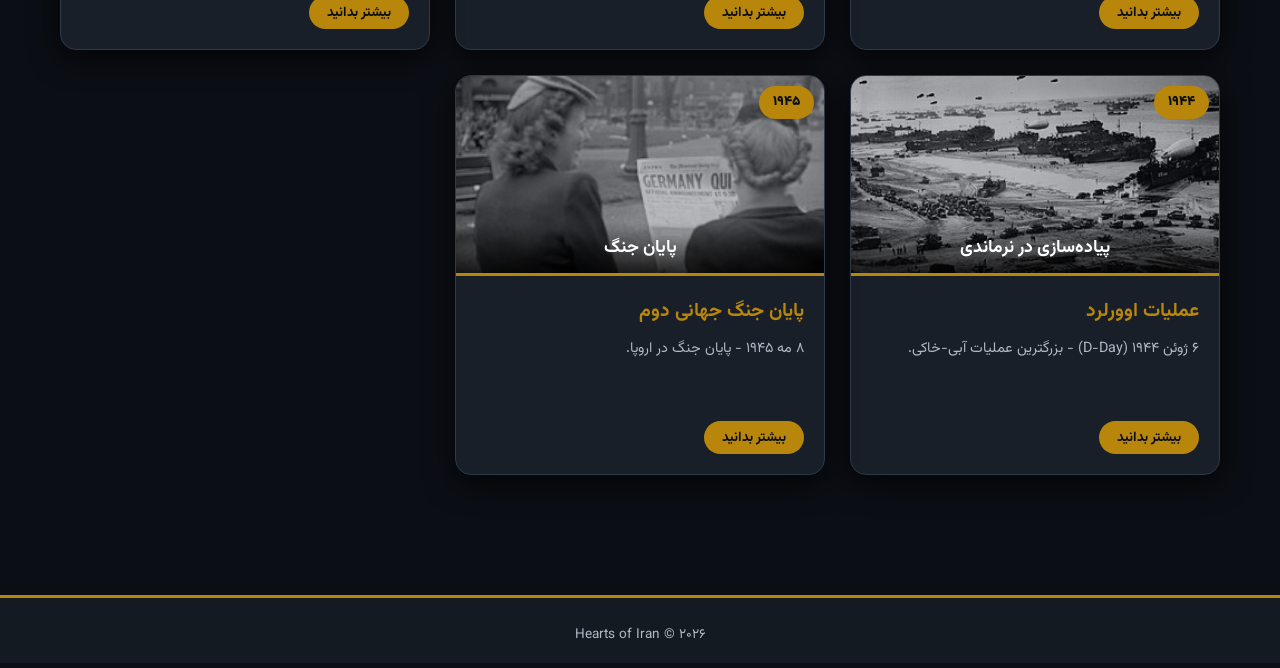
==== commit c8e1bf87: "Update chat.html" ====
--- a/chat.html
+++ b/chat.html
@@ -3,29 +3,23 @@
 <head>
     <meta charset="UTF-8" />
     <meta name="viewport" content="width=device-width, initial-scale=1.0" />
-    <title>Hearts of Iran | چت روم</title>
+    <title>Hearts of Iran | پنل کاربری</title>
     <link href="https://fonts.googleapis.com/css2?family=Orbitron:wght@400;700;900&family=Vazirmatn:wght@400;700;900&display=swap" rel="stylesheet" />
     <link rel="stylesheet" href="css/style.css" />
-    <link rel="stylesheet" href="css/chat.css" />
+    <link rel="stylesheet" href="css/panel.css" />
 </head>
 <body>
 
-    <!-- ============================================================
-    HEADER
-    ============================================================ -->
     <header class="hero" style="padding:15px 20px 25px;">
         <h1 style="font-size:1.8rem;">Hearts of Iran</h1>
-        <div class="subtitle" style="font-size:1rem;">چت روم و پنل کاربری</div>
+        <div class="subtitle" style="font-size:1rem;">پنل کاربری</div>
     </header>
 
-    <!-- ============================================================
-    NAVBAR
-    ============================================================ -->
     <nav>
         <div class="nav-container">
             <div class="nav-left">
                 <button class="user-btn-nav show" id="userBtnNav">👤 پنل کاربری</button>
-                <button class="user-btn-nav show" id="chatBtnNav" style="border:2px solid var(--gold); background:var(--bg-card); color:var(--text-primary);">💬 چت روم</button>
+                <button class="chat-btn-nav show" id="chatBtnNav">💬 چت روم</button>
             </div>
             <div class="nav-center">
                 <a href="index.html">🏠 خانه</a>
@@ -42,83 +36,41 @@
         </div>
     </nav>
 
-    <!-- ============================================================
-    MAIN
-    ============================================================ -->
     <main class="container">
 
-        <!-- ===== DASHBOARD SECTION ===== -->
-        <div id="dashboardSection" class="dashboard">
-            <div class="dashboard-bg" id="dashboardBg"></div>
+        <div id="userPanelSection" class="active">
+            <div class="dashboard-bg" id="panelBg"></div>
 
             <div class="welcome-banner">
-                <img src="" alt="پرچم کشور" class="country-flag" id="countryFlag" />
-                <h2>👋 خوش آمدید، <span id="dashboardUsername">کاربر</span>!</h2>
+                <img src="" alt="پرچم کشور" class="country-flag" id="panelFlag" />
+                <h2>👋 خوش آمدید، <span id="panelUsername">کاربر</span>!</h2>
                 <p>به پنل کاربری خود خوش آمدید.</p>
-                <div class="country-badge" id="countryBadge">🎖️ کشور مورد علاقه: آلمان</div>
+                <div class="country-badge" id="panelCountry">🎖️ کشور مورد علاقه: آلمان</div>
             </div>
 
             <div class="dashboard-grid">
+                <div class="dashboard-card" onclick="window.location.href='chat.html'">
+                    <span class="icon">💬</span>
+                    <h4>چت روم</h4>
+                    <p>گفت‌وگو با سایر کاربران</p>
+                </div>
+
                 <div class="dashboard-card" onclick="openSettings()">
                     <span class="icon">⚙️</span>
                     <h4>تنظیمات</h4>
                     <p>تغییر نام کاربری، رمز عبور و کشور</p>
                 </div>
-                <div class="dashboard-card" onclick="openAdminPanel()" id="adminPanelBtn" style="display:none;">
+
+                <div class="dashboard-card" id="adminPanelCard" onclick="window.location.href='chat.html'" style="display:none;">
                     <span class="icon">🛡️</span>
                     <h4>پنل مدیریت</h4>
-                    <p>مدیریت کاربران و تنظیمات</p>
+                    <p>مدیریت کاربران و پیام‌ها</p>
                 </div>
+
                 <div class="dashboard-card" onclick="openLogout()">
                     <span class="icon">🚪</span>
                     <h4>خروج از حساب کاربری</h4>
                     <p>از حساب کاربری خود خارج شوید</p>
-                </div>
-            </div>
-        </div>
-
-        <!-- ===== CHAT ROOM SECTION ===== -->
-        <div id="chatSection" class="chat-room">
-            <div class="chat-container">
-                <div class="chat-users" id="chatUsersList">
-                    <div class="users-title">👥 کاربران آنلاین</div>
-                    <div id="usersListContainer">
-                        <div style="text-align:center; color:var(--text-secondary); padding:20px; opacity:0.5;">
-                            در حال بارگذاری...
-                        </div>
-                    </div>
-                </div>
-
-                <div class="chat-main">
-                    <div class="chat-header">
-                        <span class="chat-title">💬 چت روم</span>
-                        <button class="chat-close" onclick="closeChat()">✕</button>
-                    </div>
-                    <div class="chat-messages" id="chatMessages">
-                        <div style="text-align:center; color:var(--text-secondary); padding:40px 0;">
-                            در حال بارگذاری...
-                        </div>
-                    </div>
-                    <div class="chat-input-area">
-                        <input type="text" id="chatInput" placeholder="پیام خود را بنویسید..." />
-                        <button class="send-btn" id="sendChatBtn">📤</button>
-                    </div>
-                </div>
-            </div>
-        </div>
-
-        <!-- ===== ADMIN PANEL ===== -->
-        <div id="adminPanel" class="admin-panel">
-            <div class="admin-header">
-                <h2>🛡️ پنل مدیریت</h2>
-                <p>مدیریت کاربران سایت</p>
-                <button class="close-admin" onclick="closeAdminPanel()">❌ بستن پنل</button>
-            </div>
-
-            <div class="admin-content">
-                <h3>👥 لیست کاربران</h3>
-                <div id="adminUsersList">
-                    <!-- توسط جاوااسکریپت پر میشه -->
                 </div>
             </div>
         </div>
@@ -135,7 +87,7 @@
             <p>آیا واقعاً می‌خواهید از حساب کاربری خود خارج شوید؟</p>
             <div class="logout-buttons">
                 <button class="btn-yes" id="logoutConfirmBtn">بله، مطمئنم</button>
-                <button class="btn-no" id="logoutCancelBtn">نه، در این حساب می‌مانم</button>
+                <button class="btn-no" id="logoutCancelBtn">نه، می‌مانم</button>
             </div>
         </div>
     </div>
@@ -152,13 +104,13 @@
             <form id="settingsForm">
                 <label>👤 نام کاربری جدید</label>
                 <input type="text" id="settingsUsername" placeholder="نام کاربری جدید" />
-                <div class="error-msg" id="settingsUsernameError">این نام قبلاً ثبت شده یا نامعتبر است.</div>
+                <div class="error-msg" id="settingsUsernameError">این نام معتبر نیست.</div>
 
                 <hr class="divider" />
 
                 <label>🔒 رمز عبور جدید (اختیاری)</label>
-                <input type="password" id="settingsPassword" placeholder="رمز عبور جدید (حداقل ۶ کاراکتر)" />
-                <div class="error-msg" id="settingsPasswordError">رمز عبور باید حداقل ۶ کاراکتر باشد.</div>
+                <input type="password" id="settingsPassword" placeholder="رمز عبور جدید" />
+                <div class="error-msg" id="settingsPasswordError">رمز باید حداقل ۶ کاراکتر باشد.</div>
 
                 <hr class="divider" />
 
@@ -174,26 +126,18 @@
                 </select>
 
                 <button type="submit" class="btn" style="margin-top:15px;">💾 ذخیره تغییرات</button>
-                <div class="settings-success" id="settingsSuccess">✅ تغییرات با موفقیت ذخیره شد!</div>
+                <div class="settings-success" id="settingsSuccess">✅ تغییرات ذخیره شد!</div>
             </form>
         </div>
     </div>
 
-    <!-- ============================================================
-    FOOTER
-    ============================================================ -->
     <footer>
         <p style="color:var(--text-secondary); font-size:0.85rem;">Hearts of Iran © ۲۰۲۶</p>
     </footer>
 
-    <!-- ============================================================
-    SCRIPTS
-    ============================================================ -->
     <script src="js/config.js"></script>
     <script src="js/api.js"></script>
-    <script src="js/auth.js"></script>
-    <script src="js/chat.js"></script>
-    <script src="js/admin.js"></script>
+    <script src="js/panel.js"></script>
 
 </body>
 </html>
--- a/css/style.css
+++ b/css/style.css
@@ -1,5 +1,5 @@
 /* ============================================================
-   RESET & BASE (مشترک بین همه صفحات)
+   RESET & BASE
    ============================================================ */
 * {
     margin: 0;
@@ -51,7 +51,7 @@
 ::-webkit-scrollbar-thumb { background: var(--gold); border-radius: 10px; }
 
 /* ============================================================
-   NAVBAR (مشترک)
+   NAVBAR
    ============================================================ */
 nav {
     background: var(--bg-secondary);
@@ -78,6 +78,7 @@
     display: flex;
     align-items: center;
     gap: 8px;
+    animation: slideInFromRight 0.6s ease;
 }
 
 .nav-center {
@@ -109,46 +110,186 @@
 nav a:hover { color: var(--gold-light); transform: scale(1.05); }
 nav a.active { color: var(--gold-light); background: var(--bg-card); border-radius: 8px; }
 
+/* ============================================================
+   NAVBAR BUTTONS
+   ============================================================ */
+.register-btn-nav {
+    background: linear-gradient(45deg, var(--gold), var(--gold-light));
+    color: #0b0e14;
+    border: none;
+    border-radius: 50px;
+    padding: 8px 20px;
+    font-size: 0.9rem;
+    cursor: pointer;
+    transition: all var(--transition);
+    font-weight: 900;
+    font-family: inherit;
+    white-space: nowrap;
+    display: flex;
+    align-items: center;
+    gap: 6px;
+    position: relative;
+    overflow: hidden;
+    animation: pulseButton 2s infinite;
+    box-shadow: 0 4px 15px rgba(184, 134, 11, 0.3);
+}
+
+.register-btn-nav::before {
+    content: '';
+    position: absolute;
+    top: 0;
+    left: -100%;
+    width: 100%;
+    height: 100%;
+    background: linear-gradient(90deg, transparent, rgba(255, 255, 255, 0.4), transparent);
+    transition: left 0.5s ease;
+}
+
+.register-btn-nav:hover::before {
+    left: 100%;
+}
+
+.register-btn-nav:hover {
+    transform: scale(1.08);
+    box-shadow: 0 0 25px var(--gold), 0 0 50px rgba(184, 134, 11, 0.5);
+    animation: none;
+}
+
+.user-btn-nav {
+    background: linear-gradient(45deg, var(--gold), var(--gold-light));
+    color: #0b0e14;
+    border: none;
+    border-radius: 50px;
+    padding: 8px 20px;
+    font-size: 0.9rem;
+    cursor: pointer;
+    transition: all var(--transition);
+    font-weight: 900;
+    font-family: inherit;
+    white-space: nowrap;
+    display: none;
+    align-items: center;
+    gap: 6px;
+    position: relative;
+    overflow: hidden;
+    box-shadow: 0 4px 15px rgba(184, 134, 11, 0.3);
+}
+
+.user-btn-nav::before {
+    content: '';
+    position: absolute;
+    top: 0;
+    left: -100%;
+    width: 100%;
+    height: 100%;
+    background: linear-gradient(90deg, transparent, rgba(255, 255, 255, 0.4), transparent);
+    transition: left 0.5s ease;
+}
+
+.user-btn-nav:hover::before {
+    left: 100%;
+}
+
+.user-btn-nav:hover {
+    transform: scale(1.08);
+    box-shadow: 0 0 25px var(--gold), 0 0 50px rgba(184, 134, 11, 0.5);
+}
+
+.user-btn-nav.show {
+    display: flex;
+}
+
+.chat-btn-nav {
+    background: var(--bg-card);
+    color: var(--text-primary);
+    border: 2px solid var(--gold);
+    border-radius: 50px;
+    padding: 6px 16px;
+    font-size: 0.9rem;
+    cursor: pointer;
+    transition: all var(--transition);
+    font-weight: 900;
+    display: none;
+    align-items: center;
+    gap: 6px;
+    font-family: inherit;
+    white-space: nowrap;
+    position: relative;
+    overflow: hidden;
+}
+
+.chat-btn-nav::before {
+    content: '';
+    position: absolute;
+    top: 0;
+    left: -100%;
+    width: 100%;
+    height: 100%;
+    background: linear-gradient(90deg, transparent, rgba(184, 134, 11, 0.3), transparent);
+    transition: left 0.5s ease;
+}
+
+.chat-btn-nav:hover::before {
+    left: 100%;
+}
+
+.chat-btn-nav:hover {
+    transform: scale(1.08);
+    border-color: var(--gold-light);
+    color: var(--gold-light);
+    box-shadow: 0 0 25px var(--gold), 0 0 50px rgba(184, 134, 11, 0.4);
+}
+
+.chat-btn-nav.show {
+    display: flex;
+}
+
 .theme-toggle-nav {
     background: var(--bg-card);
     color: var(--text-primary);
     border: 2px solid var(--gold);
     border-radius: 50px;
-    padding: 6px 14px;
+    padding: 6px 16px;
     font-size: 0.9rem;
     cursor: pointer;
-    font-weight: 700;
+    transition: all var(--transition);
+    font-weight: 900;
     display: flex;
     align-items: center;
     gap: 6px;
     font-family: inherit;
-}
-
-.theme-toggle-nav:hover { transform: scale(1.05); border-color: var(--gold-light); box-shadow: 0 0 20px var(--gold); }
-
-.user-btn-nav {
-    background: var(--gold);
-    color: #0b0e14;
-    border: none;
-    border-radius: 50px;
-    padding: 6px 18px;
-    font-size: 0.9rem;
-    cursor: pointer;
-    font-weight: 700;
-    font-family: inherit;
-    display: none;
-    align-items: center;
-    gap: 6px;
-}
-
-.user-btn-nav:hover { transform: scale(1.05); box-shadow: 0 0 20px var(--gold); }
-.user-btn-nav.show { display: flex; }
-
-/* ============================================================
-   BUTTONS & FORMS (مشترک)
+    white-space: nowrap;
+    position: relative;
+    overflow: hidden;
+}
+
+.theme-toggle-nav::before {
+    content: '';
+    position: absolute;
+    top: 0;
+    left: -100%;
+    width: 100%;
+    height: 100%;
+    background: linear-gradient(90deg, transparent, rgba(184, 134, 11, 0.3), transparent);
+    transition: left 0.5s ease;
+}
+
+.theme-toggle-nav:hover::before {
+    left: 100%;
+}
+
+.theme-toggle-nav:hover {
+    transform: scale(1.08);
+    border-color: var(--gold-light);
+    color: var(--gold-light);
+    box-shadow: 0 0 25px var(--gold);
+}
+
+/* ============================================================
+   BUTTONS & FORMS
    ============================================================ */
 .btn {
-    background: var(--gold);
+    background: linear-gradient(45deg, var(--gold), var(--gold-light));
     color: #0b0e14;
     font-weight: 900;
     padding: 14px 28px;
@@ -159,12 +300,30 @@
     transition: all var(--transition);
     width: 100%;
     font-family: inherit;
+    letter-spacing: 1px;
+    position: relative;
+    overflow: hidden;
+    box-shadow: 0 4px 15px rgba(184, 134, 11, 0.3);
+}
+
+.btn::before {
+    content: '';
+    position: absolute;
+    top: 0;
+    left: -100%;
+    width: 100%;
+    height: 100%;
+    background: linear-gradient(90deg, transparent, rgba(255, 255, 255, 0.4), transparent);
+    transition: left 0.6s ease;
+}
+
+.btn:hover::before {
+    left: 100%;
 }
 
 .btn:hover {
-    background: var(--gold-light);
     transform: scale(1.03);
-    box-shadow: 0 0 40px rgba(245, 215, 123, 0.4);
+    box-shadow: 0 0 30px var(--gold), 0 0 60px rgba(184, 134, 11, 0.4);
 }
 
 input, select {
@@ -217,7 +376,7 @@
 .success-msg.show { display: block; }
 
 /* ============================================================
-   HEADER (مشترک)
+   HEADER
    ============================================================ */
 .hero {
     background: radial-gradient(ellipse at bottom, var(--bg-secondary) 0%, var(--bg-primary) 100%);
@@ -229,6 +388,7 @@
 }
 
 .hero h1 {
+    font-family: 'Orbitron', sans-serif;
     font-size: 2.8rem;
     font-weight: 900;
     background: linear-gradient(45deg, var(--gold-light), var(--gold));
@@ -253,20 +413,71 @@
     font-size: 1rem;
     letter-spacing: 2px;
     margin-bottom: 12px;
-}
-
-/* ============================================================
-   RESPONSIVE (مشترک)
+    animation: pulseGlow 2s infinite;
+}
+
+/* ============================================================
+   ANIMATIONS
+   ============================================================ */
+@keyframes pulseButton {
+    0%, 100% {
+        box-shadow: 0 0 0 0 rgba(184, 134, 11, 0.7);
+    }
+    50% {
+        box-shadow: 0 0 0 10px rgba(184, 134, 11, 0);
+    }
+}
+
+@keyframes pulseGlow {
+    0%, 100% {
+        box-shadow: 0 0 20px var(--gold);
+    }
+    50% {
+        box-shadow: 0 0 50px var(--gold-light);
+    }
+}
+
+@keyframes slideInFromRight {
+    from {
+        opacity: 0;
+        transform: translateX(30px);
+    }
+    to {
+        opacity: 1;
+        transform: translateX(0);
+    }
+}
+
+@keyframes fadeInUp {
+    from {
+        opacity: 0;
+        transform: translateY(30px);
+    }
+    to {
+        opacity: 1;
+        transform: translateY(0);
+    }
+}
+
+/* ============================================================
+   RESPONSIVE
    ============================================================ */
 @media (max-width: 768px) {
     .nav-container { flex-direction: column; gap: 10px; padding: 5px 0; }
-    .nav-left { position: relative; right: auto; }
+    .nav-left { position: relative; right: auto; flex-wrap: wrap; justify-content: center; }
     .nav-right { position: relative; left: auto; }
     .nav-center { gap: 8px; justify-content: center; }
-    .theme-toggle-nav, .user-btn-nav { font-size: 0.75rem; padding: 4px 12px; }
+    .register-btn-nav, .user-btn-nav, .chat-btn-nav, .theme-toggle-nav {
+        font-size: 0.75rem;
+        padding: 5px 12px;
+    }
 }
 
 @media (max-width: 480px) {
     .hero h1 { font-size: 1.6rem; }
     nav a { font-size: 0.7rem; padding: 3px 6px; }
-}
+    .register-btn-nav, .user-btn-nav, .chat-btn-nav, .theme-toggle-nav {
+        font-size: 0.7rem;
+        padding: 4px 10px;
+    }
+}
--- a/css/panel.css
+++ b/css/panel.css
@@ -0,0 +1,367 @@
+/* ============================================================
+   PANEL PAGE - استایل‌های پنل کاربری
+   ============================================================ */
+
+/* ============================================================
+   ۱. بخش اصلی پنل کاربری
+   ============================================================ */
+#userPanelSection {
+    display: none;
+    animation: fadeInUp 0.4s ease;
+    margin: 20px 0 40px;
+    position: relative;
+    min-height: 400px;
+}
+
+#userPanelSection.active {
+    display: block;
+}
+
+#userPanelSection .dashboard-bg {
+    position: fixed;
+    top: 0;
+    left: 0;
+    width: 100%;
+    height: 100%;
+    z-index: -1;
+    opacity: 0.15;
+    background-size: cover;
+    background-position: center;
+    filter: blur(3px);
+    pointer-events: none;
+}
+
+#userPanelSection .dashboard-bg::after {
+    content: '';
+    position: absolute;
+    top: 0;
+    left: 0;
+    right: 0;
+    bottom: 0;
+    background: radial-gradient(ellipse at center, transparent 40%, var(--bg-primary) 100%);
+}
+
+/* ============================================================
+   ۲. بنر خوش‌آمدگویی
+   ============================================================ */
+#userPanelSection .welcome-banner {
+    background: linear-gradient(135deg, var(--bg-card), var(--bg-secondary));
+    padding: 25px 30px;
+    border-radius: 16px;
+    border: 2px solid var(--gold);
+    margin-bottom: 30px;
+    text-align: center;
+    box-shadow: var(--shadow);
+    position: relative;
+    overflow: hidden;
+}
+
+#userPanelSection .welcome-banner .country-flag {
+    width: 60px;
+    height: 40px;
+    border-radius: 8px;
+    border: 2px solid var(--gold);
+    margin: 0 auto 10px;
+    object-fit: cover;
+    display: block;
+}
+
+#userPanelSection .welcome-banner h2 {
+    color: var(--gold);
+    font-size: 1.8rem;
+}
+
+#userPanelSection .welcome-banner p {
+    color: var(--text-secondary);
+    font-size: 1rem;
+    margin-top: 5px;
+}
+
+#userPanelSection .welcome-banner .country-badge {
+    display: inline-block;
+    background: var(--gold);
+    color: #0b0e14;
+    padding: 4px 20px;
+    border-radius: 30px;
+    font-weight: 700;
+    font-size: 0.9rem;
+    margin-top: 8px;
+}
+
+/* ============================================================
+   ۳. کارت‌های پنل
+   ============================================================ */
+#userPanelSection .dashboard-grid {
+    display: grid;
+    grid-template-columns: repeat(auto-fit, minmax(200px, 1fr));
+    gap: 20px;
+}
+
+#userPanelSection .dashboard-card {
+    background: var(--bg-card);
+    padding: 20px 15px;
+    border-radius: 16px;
+    border: 1px solid var(--border-color);
+    transition: all var(--transition);
+    box-shadow: var(--shadow);
+    cursor: pointer;
+    text-align: center;
+}
+
+#userPanelSection .dashboard-card:hover {
+    transform: translateY(-8px);
+    border-color: var(--gold);
+    box-shadow: 0 12px 40px rgba(184, 134, 11, 0.2);
+}
+
+#userPanelSection .dashboard-card .icon {
+    font-size: 2.5rem;
+    display: block;
+    margin-bottom: 8px;
+}
+
+#userPanelSection .dashboard-card h4 {
+    color: var(--gold);
+    font-size: 1.1rem;
+    margin-bottom: 4px;
+}
+
+#userPanelSection .dashboard-card p {
+    color: var(--text-secondary);
+    font-size: 0.8rem;
+}
+
+/* ============================================================
+   ۴. پنجره تأیید خروج (LOGOUT OVERLAY)
+   ============================================================ */
+.logout-overlay {
+    display: none !important;
+    position: fixed;
+    top: 0;
+    left: 0;
+    right: 0;
+    bottom: 0;
+    background: rgba(0, 0, 0, 0.7);
+    z-index: 9997;
+    backdrop-filter: blur(8px);
+    justify-content: center;
+    align-items: center;
+}
+
+.logout-overlay.active {
+    display: flex !important;
+}
+
+.logout-overlay .logout-box {
+    background: var(--bg-secondary);
+    padding: 40px 35px;
+    border-radius: 30px;
+    border: 2px solid var(--gold);
+    max-width: 450px;
+    width: 90%;
+    text-align: center;
+    box-shadow: 0 20px 60px rgba(0, 0, 0, 0.8);
+    animation: slideDown 0.4s ease;
+}
+
+.logout-overlay .logout-box .logout-icon {
+    font-size: 4rem;
+    display: block;
+    margin-bottom: 15px;
+}
+
+.logout-overlay .logout-box h3 {
+    color: var(--text-primary);
+    font-size: 1.3rem;
+    margin-bottom: 10px;
+}
+
+.logout-overlay .logout-box p {
+    color: var(--text-secondary);
+    font-size: 1rem;
+    margin-bottom: 25px;
+    line-height: 1.8;
+}
+
+.logout-overlay .logout-box .logout-buttons {
+    display: flex;
+    gap: 15px;
+    justify-content: center;
+    flex-wrap: wrap;
+}
+
+.logout-overlay .logout-box .logout-buttons button {
+    padding: 10px 25px;
+    border: none;
+    border-radius: 30px;
+    font-size: 0.95rem;
+    font-weight: 700;
+    cursor: pointer;
+    transition: all var(--transition);
+    font-family: inherit;
+}
+
+.logout-overlay .logout-box .logout-buttons .btn-yes {
+    background: #ff4444;
+    color: #fff;
+}
+
+.logout-overlay .logout-box .logout-buttons .btn-yes:hover {
+    transform: scale(1.05);
+    background: #ff6666;
+    box-shadow: 0 0 30px rgba(255, 68, 68, 0.3);
+}
+
+.logout-overlay .logout-box .logout-buttons .btn-no {
+    background: var(--bg-card);
+    color: var(--text-primary);
+    border: 1px solid var(--border-color);
+}
+
+.logout-overlay .logout-box .logout-buttons .btn-no:hover {
+    transform: scale(1.05);
+    border-color: var(--gold);
+    box-shadow: 0 0 20px rgba(184, 134, 11, 0.2);
+}
+
+/* ============================================================
+   ۵. پنجره تنظیمات (SETTINGS OVERLAY)
+   ============================================================ */
+.settings-overlay {
+    display: none !important;
+    position: fixed;
+    top: 0;
+    left: 0;
+    right: 0;
+    bottom: 0;
+    background: rgba(0, 0, 0, 0.7);
+    z-index: 9996;
+    backdrop-filter: blur(5px);
+}
+
+.settings-overlay.active {
+    display: block !important;
+}
+
+.settings-panel {
+    display: none !important;
+    position: fixed;
+    top: 50%;
+    left: 50%;
+    transform: translate(-50%, -50%);
+    z-index: 9997;
+    max-width: 550px;
+    width: 90%;
+}
+
+.settings-panel.active {
+    display: block !important;
+    animation: slideDown 0.4s ease;
+}
+
+.settings-panel .form-box {
+    background: var(--bg-secondary);
+    padding: 35px 30px;
+    border-radius: 30px;
+    border: 2px solid var(--gold);
+    box-shadow: 0 20px 60px rgba(0, 0, 0, 0.8);
+    max-width: 100%;
+    position: relative;
+}
+
+.settings-panel .form-box .close-settings {
+    position: absolute;
+    top: 15px;
+    left: 15px;
+    background: var(--bg-card);
+    color: var(--text-secondary);
+    border: 1px solid var(--border-color);
+    border-radius: 50%;
+    width: 40px;
+    height: 40px;
+    font-size: 1.2rem;
+    cursor: pointer;
+    font-family: inherit;
+    transition: all var(--transition);
+}
+
+.settings-panel .form-box .close-settings:hover {
+    transform: rotate(90deg);
+    border-color: var(--gold);
+    color: var(--gold);
+}
+
+.settings-panel .form-box h3 {
+    color: var(--gold);
+    text-align: center;
+    margin-bottom: 20px;
+    font-size: 1.4rem;
+}
+
+.settings-panel .form-box .divider {
+    border: none;
+    border-top: 2px solid var(--border-color);
+    margin: 20px 0;
+}
+
+.settings-panel .form-box .settings-success {
+    background: rgba(68, 255, 136, 0.3);
+    color: #44ff88;
+    padding: 12px;
+    border-radius: 14px;
+    margin-top: 15px;
+    display: none;
+    font-weight: 700;
+    text-align: center;
+    border: 2px solid #44ff88;
+}
+
+.settings-panel .form-box .settings-success.show {
+    display: block;
+}
+
+/* ============================================================
+   ۶. انیمیشن‌ها
+   ============================================================ */
+@keyframes fadeInUp {
+    from {
+        opacity: 0;
+        transform: translateY(30px);
+    }
+    to {
+        opacity: 1;
+        transform: translateY(0);
+    }
+}
+
+@keyframes slideDown {
+    from {
+        opacity: 0;
+        transform: translateY(-30px) scale(0.95);
+    }
+    to {
+        opacity: 1;
+        transform: translateY(0) scale(1);
+    }
+}
+
+/* ============================================================
+   ۷. ریسپانسیو
+   ============================================================ */
+@media (max-width: 650px) {
+    .settings-panel {
+        width: 95%;
+    }
+    .settings-panel .form-box {
+        padding: 25px 15px;
+    }
+    .logout-overlay .logout-box {
+        padding: 30px 20px;
+    }
+    .logout-overlay .logout-box .logout-buttons {
+        flex-direction: column;
+    }
+    .logout-overlay .logout-box .logout-buttons button {
+        width: 100%;
+    }
+}
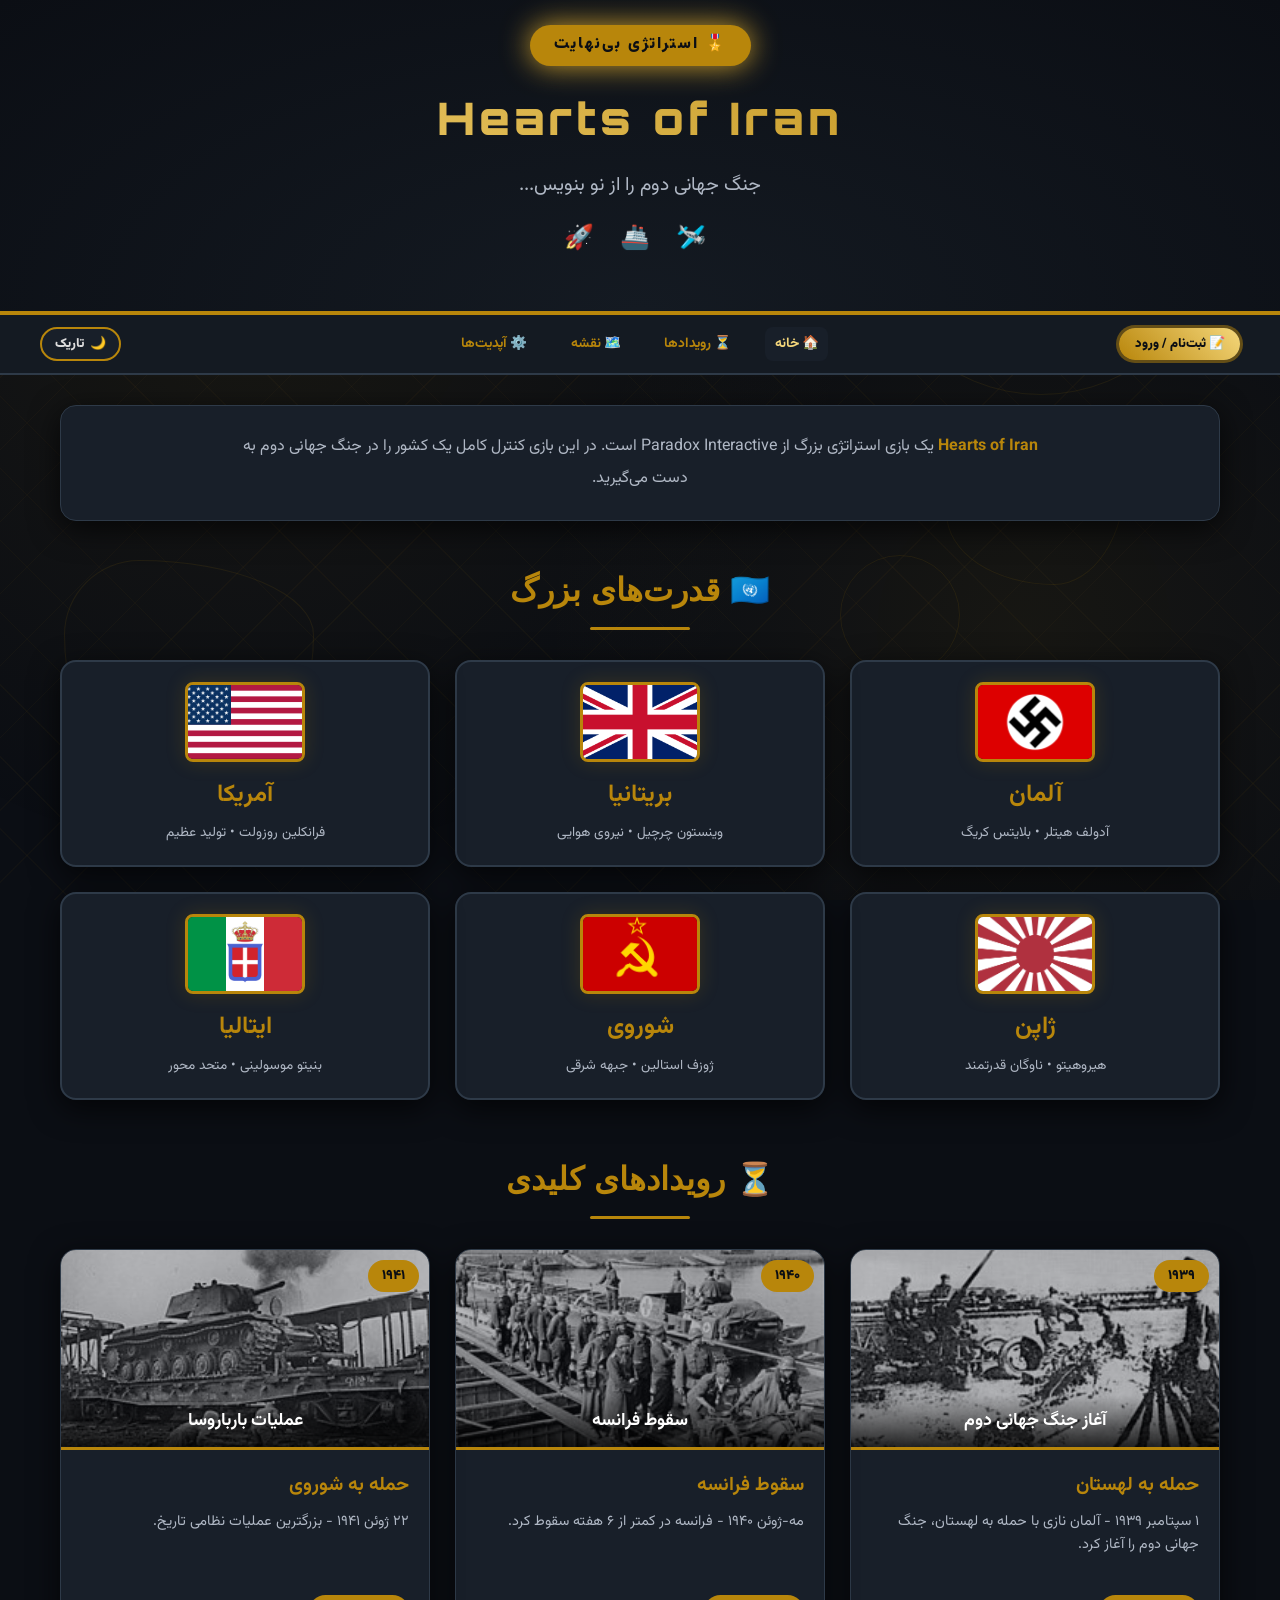
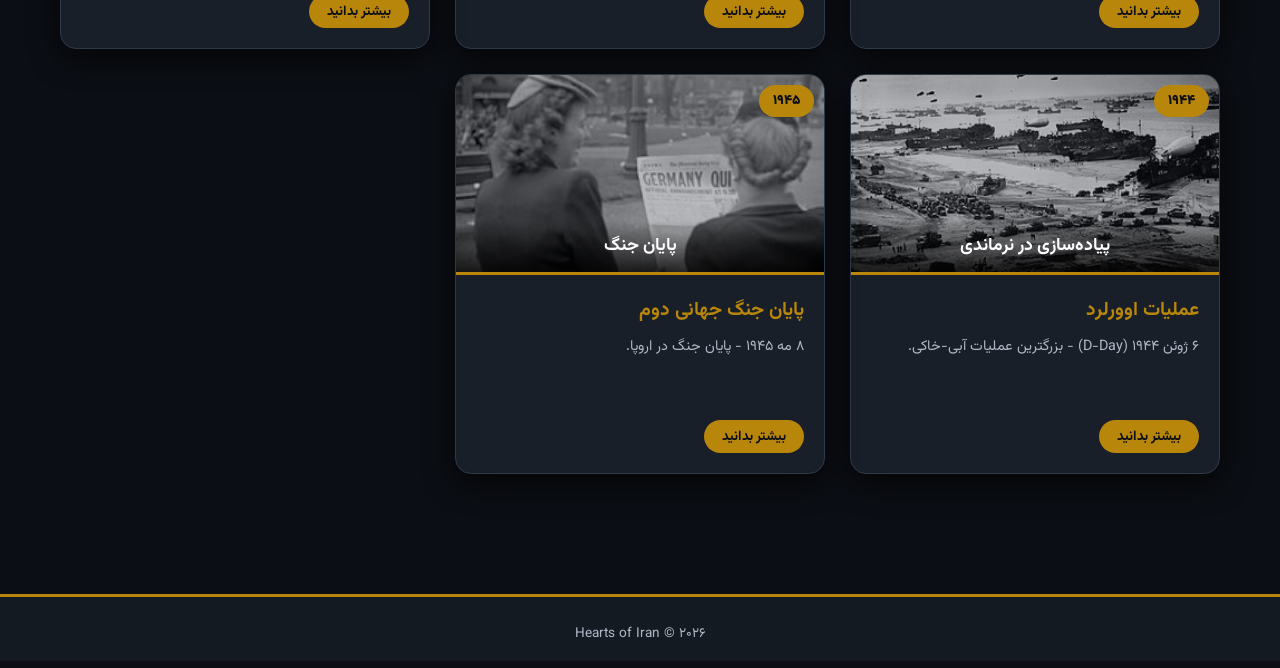
==== commit 8ec1e581: "Update chat.html" ====
--- a/chat.html
+++ b/chat.html
@@ -3,16 +3,16 @@
 <head>
     <meta charset="UTF-8" />
     <meta name="viewport" content="width=device-width, initial-scale=1.0" />
-    <title>Hearts of Iran | پنل کاربری</title>
+    <title>Hearts of Iran | چت روم</title>
     <link href="https://fonts.googleapis.com/css2?family=Orbitron:wght@400;700;900&family=Vazirmatn:wght@400;700;900&display=swap" rel="stylesheet" />
     <link rel="stylesheet" href="css/style.css" />
-    <link rel="stylesheet" href="css/panel.css" />
+    <link rel="stylesheet" href="css/chat.css" />
 </head>
 <body>
 
     <header class="hero" style="padding:15px 20px 25px;">
         <h1 style="font-size:1.8rem;">Hearts of Iran</h1>
-        <div class="subtitle" style="font-size:1rem;">پنل کاربری</div>
+        <div class="subtitle" style="font-size:1rem;">چت روم</div>
     </header>
 
     <nav>
@@ -38,98 +38,60 @@
 
     <main class="container">
 
-        <div id="userPanelSection" class="active">
-            <div class="dashboard-bg" id="panelBg"></div>
+        <!-- ============================================================
+        بخش چت روم - فقط این بخش توی این صفحه هست
+        ============================================================ -->
+        <div id="chatSection" class="chat-room active">
+            <div class="chat-container">
 
-            <div class="welcome-banner">
-                <img src="" alt="پرچم کشور" class="country-flag" id="panelFlag" />
-                <h2>👋 خوش آمدید، <span id="panelUsername">کاربر</span>!</h2>
-                <p>به پنل کاربری خود خوش آمدید.</p>
-                <div class="country-badge" id="panelCountry">🎖️ کشور مورد علاقه: آلمان</div>
+                <!-- لیست کاربران -->
+                <div class="chat-users" id="chatUsersList">
+                    <div class="users-title">👥 کاربران آنلاین</div>
+                    <div id="usersListContainer">
+                        <div style="text-align:center; color:var(--text-secondary); padding:20px; opacity:0.5;">
+                            در حال بارگذاری...
+                        </div>
+                    </div>
+                </div>
+
+                <!-- بخش پیام‌ها -->
+                <div class="chat-main">
+                    <div class="chat-header">
+                        <span class="chat-title">💬 چت روم</span>
+                    </div>
+                    <div class="chat-messages" id="chatMessages">
+                        <div style="text-align:center; color:var(--text-secondary); padding:40px 0;">
+                            در حال بارگذاری...
+                        </div>
+                    </div>
+                    <div class="chat-input-area">
+                        <input type="text" id="chatInput" placeholder="پیام خود را بنویسید..." />
+                        <button class="send-btn" id="sendChatBtn">📤</button>
+                    </div>
+                </div>
+
+            </div>
+        </div>
+
+        <!-- ============================================================
+        پنل مدیریت - فقط برای مدیر
+        ============================================================ -->
+        <div id="adminPanel" class="admin-panel">
+            <div class="admin-header">
+                <h2>🛡️ پنل مدیریت</h2>
+                <p>مدیریت کاربران سایت</p>
+                <button class="close-admin" onclick="closeAdminPanel()">❌ بستن پنل</button>
             </div>
 
-            <div class="dashboard-grid">
-                <div class="dashboard-card" onclick="window.location.href='chat.html'">
-                    <span class="icon">💬</span>
-                    <h4>چت روم</h4>
-                    <p>گفت‌وگو با سایر کاربران</p>
-                </div>
-
-                <div class="dashboard-card" onclick="openSettings()">
-                    <span class="icon">⚙️</span>
-                    <h4>تنظیمات</h4>
-                    <p>تغییر نام کاربری، رمز عبور و کشور</p>
-                </div>
-
-                <div class="dashboard-card" id="adminPanelCard" onclick="window.location.href='chat.html'" style="display:none;">
-                    <span class="icon">🛡️</span>
-                    <h4>پنل مدیریت</h4>
-                    <p>مدیریت کاربران و پیام‌ها</p>
-                </div>
-
-                <div class="dashboard-card" onclick="openLogout()">
-                    <span class="icon">🚪</span>
-                    <h4>خروج از حساب کاربری</h4>
-                    <p>از حساب کاربری خود خارج شوید</p>
+            <div class="admin-content">
+                <h3>👥 لیست کاربران</h3>
+                <div id="adminUsersList">
+                    <!-- توسط جاوااسکریپت پر میشه -->
                 </div>
             </div>
         </div>
 
     </main>
-
-    <!-- ============================================================
-    LOGOUT OVERLAY
-    ============================================================ -->
-    <div class="logout-overlay" id="logoutOverlay">
-        <div class="logout-box">
-            <span class="logout-icon">😞</span>
-            <h3>آیا مطمئن هستید؟</h3>
-            <p>آیا واقعاً می‌خواهید از حساب کاربری خود خارج شوید؟</p>
-            <div class="logout-buttons">
-                <button class="btn-yes" id="logoutConfirmBtn">بله، مطمئنم</button>
-                <button class="btn-no" id="logoutCancelBtn">نه، می‌مانم</button>
-            </div>
-        </div>
-    </div>
-
-    <!-- ============================================================
-    SETTINGS OVERLAY
-    ============================================================ -->
-    <div class="settings-overlay" id="settingsOverlay" onclick="closeSettings()"></div>
-    <div class="settings-panel" id="settingsPanel">
-        <div class="form-box">
-            <button class="close-settings" onclick="closeSettings()">✕</button>
-            <h3>⚙️ تنظیمات حساب کاربری</h3>
-
-            <form id="settingsForm">
-                <label>👤 نام کاربری جدید</label>
-                <input type="text" id="settingsUsername" placeholder="نام کاربری جدید" />
-                <div class="error-msg" id="settingsUsernameError">این نام معتبر نیست.</div>
-
-                <hr class="divider" />
-
-                <label>🔒 رمز عبور جدید (اختیاری)</label>
-                <input type="password" id="settingsPassword" placeholder="رمز عبور جدید" />
-                <div class="error-msg" id="settingsPasswordError">رمز باید حداقل ۶ کاراکتر باشد.</div>
-
-                <hr class="divider" />
-
-                <label>🎖️ تغییر کشور مورد علاقه</label>
-                <select id="settingsCountry">
-                    <option value="آلمان">آلمان</option>
-                    <option value="بریتانیا">بریتانیا</option>
-                    <option value="آمریکا">آمریکا</option>
-                    <option value="شوروی">شوروی</option>
-                    <option value="ژاپن">ژاپن</option>
-                    <option value="ایتالیا">ایتالیا</option>
-                    <option value="فرانسه">فرانسه</option>
-                </select>
-
-                <button type="submit" class="btn" style="margin-top:15px;">💾 ذخیره تغییرات</button>
-                <div class="settings-success" id="settingsSuccess">✅ تغییرات ذخیره شد!</div>
-            </form>
-        </div>
-    </div>
 
     <footer>
         <p style="color:var(--text-secondary); font-size:0.85rem;">Hearts of Iran © ۲۰۲۶</p>
@@ -137,7 +99,8 @@
 
     <script src="js/config.js"></script>
     <script src="js/api.js"></script>
-    <script src="js/panel.js"></script>
+    <script src="js/chat.js"></script>
+    <script src="js/admin.js"></script>
 
 </body>
 </html>
--- a/css/style.css
+++ b/css/style.css
@@ -78,7 +78,6 @@
     display: flex;
     align-items: center;
     gap: 8px;
-    animation: slideInFromRight 0.6s ease;
 }
 
 .nav-center {
@@ -145,9 +144,7 @@
     transition: left 0.5s ease;
 }
 
-.register-btn-nav:hover::before {
-    left: 100%;
-}
+.register-btn-nav:hover::before { left: 100%; }
 
 .register-btn-nav:hover {
     transform: scale(1.08);
@@ -186,18 +183,14 @@
     transition: left 0.5s ease;
 }
 
-.user-btn-nav:hover::before {
-    left: 100%;
-}
+.user-btn-nav:hover::before { left: 100%; }
 
 .user-btn-nav:hover {
     transform: scale(1.08);
     box-shadow: 0 0 25px var(--gold), 0 0 50px rgba(184, 134, 11, 0.5);
 }
 
-.user-btn-nav.show {
-    display: flex;
-}
+.user-btn-nav.show { display: flex; }
 
 .chat-btn-nav {
     background: var(--bg-card);
@@ -229,9 +222,7 @@
     transition: left 0.5s ease;
 }
 
-.chat-btn-nav:hover::before {
-    left: 100%;
-}
+.chat-btn-nav:hover::before { left: 100%; }
 
 .chat-btn-nav:hover {
     transform: scale(1.08);
@@ -240,9 +231,7 @@
     box-shadow: 0 0 25px var(--gold), 0 0 50px rgba(184, 134, 11, 0.4);
 }
 
-.chat-btn-nav.show {
-    display: flex;
-}
+.chat-btn-nav.show { display: flex; }
 
 .theme-toggle-nav {
     background: var(--bg-card);
@@ -274,9 +263,7 @@
     transition: left 0.5s ease;
 }
 
-.theme-toggle-nav:hover::before {
-    left: 100%;
-}
+.theme-toggle-nav:hover::before { left: 100%; }
 
 .theme-toggle-nav:hover {
     transform: scale(1.08);
@@ -317,9 +304,7 @@
     transition: left 0.6s ease;
 }
 
-.btn:hover::before {
-    left: 100%;
-}
+.btn:hover::before { left: 100%; }
 
 .btn:hover {
     transform: scale(1.03);
@@ -420,43 +405,23 @@
    ANIMATIONS
    ============================================================ */
 @keyframes pulseButton {
-    0%, 100% {
-        box-shadow: 0 0 0 0 rgba(184, 134, 11, 0.7);
-    }
-    50% {
-        box-shadow: 0 0 0 10px rgba(184, 134, 11, 0);
-    }
+    0%, 100% { box-shadow: 0 0 0 0 rgba(184, 134, 11, 0.7); }
+    50% { box-shadow: 0 0 0 10px rgba(184, 134, 11, 0); }
 }
 
 @keyframes pulseGlow {
-    0%, 100% {
-        box-shadow: 0 0 20px var(--gold);
-    }
-    50% {
-        box-shadow: 0 0 50px var(--gold-light);
-    }
-}
-
-@keyframes slideInFromRight {
-    from {
-        opacity: 0;
-        transform: translateX(30px);
-    }
-    to {
-        opacity: 1;
-        transform: translateX(0);
-    }
+    0%, 100% { box-shadow: 0 0 20px var(--gold); }
+    50% { box-shadow: 0 0 50px var(--gold-light); }
 }
 
 @keyframes fadeInUp {
-    from {
-        opacity: 0;
-        transform: translateY(30px);
-    }
-    to {
-        opacity: 1;
-        transform: translateY(0);
-    }
+    from { opacity: 0; transform: translateY(30px); }
+    to { opacity: 1; transform: translateY(0); }
+}
+
+@keyframes slideDown {
+    from { opacity: 0; transform: translateY(-30px) scale(0.95); }
+    to { opacity: 1; transform: translateY(0) scale(1); }
 }
 
 /* ============================================================
--- a/css/chat.css
+++ b/css/chat.css
@@ -0,0 +1,384 @@
+/* ============================================================
+   CHAT PAGE STYLES
+   ============================================================ */
+
+/* ============================================================
+   ۱. بخش چت روم
+   ============================================================ */
+.chat-room {
+    display: none;
+    animation: fadeInUp 0.4s ease;
+    margin: 20px 0 40px;
+    min-height: 500px;
+}
+
+.chat-room.active {
+    display: block;
+}
+
+.chat-container {
+    display: flex;
+    gap: 25px;
+    background: var(--bg-secondary);
+    border-radius: 16px;
+    border: 1px solid var(--border-color);
+    overflow: hidden;
+    box-shadow: var(--shadow);
+    min-height: 500px;
+    max-height: 600px;
+}
+
+/* ============================================================
+   ۲. لیست کاربران
+   ============================================================ */
+.chat-users {
+    width: 280px;
+    background: var(--bg-card);
+    border-left: 1px solid var(--border-color);
+    padding: 15px 10px;
+    overflow-y: auto;
+    flex-shrink: 0;
+}
+
+.chat-users::-webkit-scrollbar { width: 4px; }
+.chat-users::-webkit-scrollbar-thumb { background: var(--gold); border-radius: 10px; }
+
+.chat-users .users-title {
+    color: var(--gold);
+    font-size: 0.9rem;
+    text-align: center;
+    padding-bottom: 12px;
+    border-bottom: 2px solid var(--border-color);
+    margin-bottom: 12px;
+}
+
+.chat-users .user-item {
+    display: flex;
+    align-items: center;
+    gap: 10px;
+    padding: 8px 12px;
+    border-radius: 8px;
+    margin-bottom: 2px;
+    transition: var(--transition);
+}
+
+.chat-users .user-item:hover { background: var(--bg-primary); }
+
+.chat-users .user-item .status-dot {
+    width: 10px;
+    height: 10px;
+    border-radius: 50%;
+    flex-shrink: 0;
+}
+
+.chat-users .user-item .status-dot.online {
+    background: var(--online-green);
+    box-shadow: 0 0 10px rgba(68, 255, 136, 0.3);
+}
+
+.chat-users .user-item .status-dot.offline { background: var(--offline-gray); }
+
+.chat-users .user-item .username {
+    font-size: 0.9rem;
+    color: var(--text-primary);
+    font-weight: 500;
+}
+
+.chat-users .user-item .user-role {
+    font-size: 0.65rem;
+    padding: 1px 8px;
+    border-radius: 12px;
+    margin-right: auto;
+    font-weight: 700;
+}
+
+.chat-users .user-item .user-role.owner { background: var(--owner-color); color: #0b0e14; }
+.chat-users .user-item .user-role.admin { background: var(--admin-color); color: #fff; }
+
+.chat-users .divider {
+    border: none;
+    border-top: 1px solid var(--border-color);
+    margin: 10px 0;
+    opacity: 0.5;
+}
+
+/* ============================================================
+   ۳. بخش پیام‌ها
+   ============================================================ */
+.chat-main {
+    flex: 1;
+    display: flex;
+    flex-direction: column;
+    padding: 15px 20px;
+    background: var(--bg-primary);
+    min-width: 0;
+}
+
+.chat-main .chat-header {
+    display: flex;
+    justify-content: space-between;
+    align-items: center;
+    padding-bottom: 12px;
+    border-bottom: 2px solid var(--border-color);
+}
+
+.chat-main .chat-header .chat-title {
+    color: var(--gold);
+    font-size: 1.1rem;
+}
+
+.chat-messages {
+    flex: 1;
+    overflow-y: auto;
+    padding: 15px 5px;
+    display: flex;
+    flex-direction: column;
+    gap: 10px;
+}
+
+.chat-messages::-webkit-scrollbar { width: 4px; }
+.chat-messages::-webkit-scrollbar-thumb { background: var(--gold); border-radius: 10px; }
+
+.chat-messages .message {
+    max-width: 75%;
+    padding: 10px 14px;
+    border-radius: 14px;
+    background: var(--bg-card);
+    border: 1px solid var(--border-color);
+    word-wrap: break-word;
+    animation: fadeInUp 0.3s ease;
+}
+
+.chat-messages .message.own {
+    align-self: flex-end;
+    background: var(--gold);
+    color: #0b0e14;
+    border-color: var(--gold-light);
+}
+
+.chat-messages .message .msg-user {
+    font-weight: 700;
+    font-size: 0.85rem;
+    color: var(--gold-light);
+    margin-bottom: 3px;
+}
+
+.chat-messages .message.own .msg-user { color: #0b0e14; }
+
+.chat-messages .message .msg-text { font-size: 0.95rem; line-height: 1.5; }
+
+.chat-messages .message .msg-time {
+    font-size: 0.7rem;
+    color: var(--text-secondary);
+    opacity: 0.6;
+    margin-top: 4px;
+    text-align: left;
+}
+
+.chat-messages .message.own .msg-time { color: #0b0e14; opacity: 0.7; }
+
+.chat-input-area {
+    display: flex;
+    gap: 10px;
+    padding-top: 12px;
+    border-top: 2px solid var(--border-color);
+}
+
+.chat-input-area input {
+    flex: 1;
+    padding: 10px 16px;
+    background: var(--bg-input);
+    border: 2px solid var(--border-color);
+    border-radius: 30px;
+    color: var(--text-primary);
+    font-size: 0.95rem;
+    font-family: inherit;
+    outline: none;
+    margin: 0;
+    transition: all var(--transition);
+}
+
+.chat-input-area input:focus {
+    border-color: var(--gold);
+    box-shadow: 0 0 20px rgba(184, 134, 11, 0.15);
+}
+
+.chat-input-area .send-btn {
+    background: var(--gold);
+    color: #0b0e14;
+    border: none;
+    border-radius: 50%;
+    width: 45px;
+    height: 45px;
+    font-size: 1.3rem;
+    cursor: pointer;
+    display: flex;
+    align-items: center;
+    justify-content: center;
+    flex-shrink: 0;
+    font-family: inherit;
+    transition: all var(--transition);
+}
+
+.chat-input-area .send-btn:hover {
+    transform: scale(1.05);
+    box-shadow: 0 0 30px rgba(184, 134, 11, 0.3);
+}
+
+/* ============================================================
+   ۴. پنل مدیریت (Admin Panel)
+   ============================================================ */
+.admin-panel {
+    display: none;
+    animation: fadeInUp 0.4s ease;
+    margin: 20px 0 40px;
+}
+
+.admin-panel.active {
+    display: block;
+}
+
+.admin-panel .admin-header {
+    background: linear-gradient(135deg, var(--bg-card), var(--bg-secondary));
+    padding: 25px 30px;
+    border-radius: 16px;
+    border: 2px solid var(--gold);
+    margin-bottom: 30px;
+    text-align: center;
+    box-shadow: var(--shadow);
+}
+
+.admin-panel .admin-header h2 {
+    color: var(--gold);
+    font-size: 1.8rem;
+}
+
+.admin-panel .admin-header p {
+    color: var(--text-secondary);
+    font-size: 1rem;
+    margin-top: 5px;
+}
+
+.admin-panel .admin-header .close-admin {
+    margin-top: 12px;
+    background: var(--bg-card);
+    color: var(--text-secondary);
+    border: 1px solid var(--border-color);
+    padding: 8px 24px;
+    border-radius: 30px;
+    cursor: pointer;
+    font-weight: 700;
+    font-size: 0.9rem;
+    font-family: inherit;
+    transition: all var(--transition);
+}
+
+.admin-panel .admin-header .close-admin:hover {
+    border-color: var(--gold);
+    color: var(--gold);
+    transform: scale(1.05);
+}
+
+.admin-panel .admin-content {
+    background: var(--bg-card);
+    border-radius: 16px;
+    border: 1px solid var(--border-color);
+    padding: 20px;
+    overflow-x: auto;
+}
+
+.admin-panel .admin-content h3 {
+    color: var(--gold);
+    margin-bottom: 15px;
+    font-size: 1.2rem;
+}
+
+.admin-panel .admin-content table {
+    width: 100%;
+    border-collapse: collapse;
+    text-align: right;
+    font-size: 0.9rem;
+}
+
+.admin-panel .admin-content table th {
+    padding: 10px;
+    border-bottom: 2px solid var(--border-color);
+    color: var(--gold);
+    font-weight: 700;
+}
+
+.admin-panel .admin-content table td {
+    padding: 10px;
+    border-bottom: 1px solid var(--border-color);
+    color: var(--text-secondary);
+}
+
+.admin-panel .admin-content table .role-badge {
+    padding: 2px 12px;
+    border-radius: 20px;
+    font-size: 0.75rem;
+    font-weight: 700;
+    display: inline-block;
+}
+
+.admin-panel .admin-content table .role-badge.owner { background: var(--owner-color); color: #0b0e14; }
+.admin-panel .admin-content table .role-badge.admin { background: var(--admin-color); color: #fff; }
+.admin-panel .admin-content table .role-badge.user { background: var(--bg-primary); color: var(--text-secondary); }
+
+.admin-panel .admin-content table .action-btn {
+    padding: 4px 12px;
+    border: none;
+    border-radius: 20px;
+    font-size: 0.75rem;
+    font-weight: 700;
+    cursor: pointer;
+    font-family: inherit;
+    margin: 2px;
+    transition: all var(--transition);
+}
+
+.admin-panel .admin-content table .action-btn:hover { transform: scale(1.05); }
+.admin-panel .admin-content table .action-btn.delete { background: #ff4444; color: #fff; }
+.admin-panel .admin-content table .action-btn.make-admin { background: var(--admin-color); color: #fff; }
+.admin-panel .admin-content table .action-btn.remove-admin { background: var(--bg-card); color: var(--text-secondary); border: 1px solid var(--border-color); }
+
+/* ============================================================
+   ۵. انیمیشن‌ها
+   ============================================================ */
+@keyframes fadeInUp {
+    from {
+        opacity: 0;
+        transform: translateY(30px);
+    }
+    to {
+        opacity: 1;
+        transform: translateY(0);
+    }
+}
+
+/* ============================================================
+   ۶. ریسپانسیو
+   ============================================================ */
+@media (max-width: 768px) {
+    .chat-container {
+        flex-direction: column-reverse;
+        max-height: none;
+    }
+    .chat-users {
+        width: 100%;
+        border-left: none;
+        border-top: 1px solid var(--border-color);
+        max-height: 200px;
+    }
+    .chat-main { min-height: 400px; }
+    .admin-panel .admin-content table { font-size: 0.75rem; min-width: 600px; }
+}
+
+@media (max-width: 650px) {
+    .chat-users { max-height: 150px; }
+    .chat-main { min-height: 350px; }
+}
+
+@media (max-width: 480px) {
+    .chat-users .user-item { padding: 5px 8px; font-size: 0.8rem; }
+}
